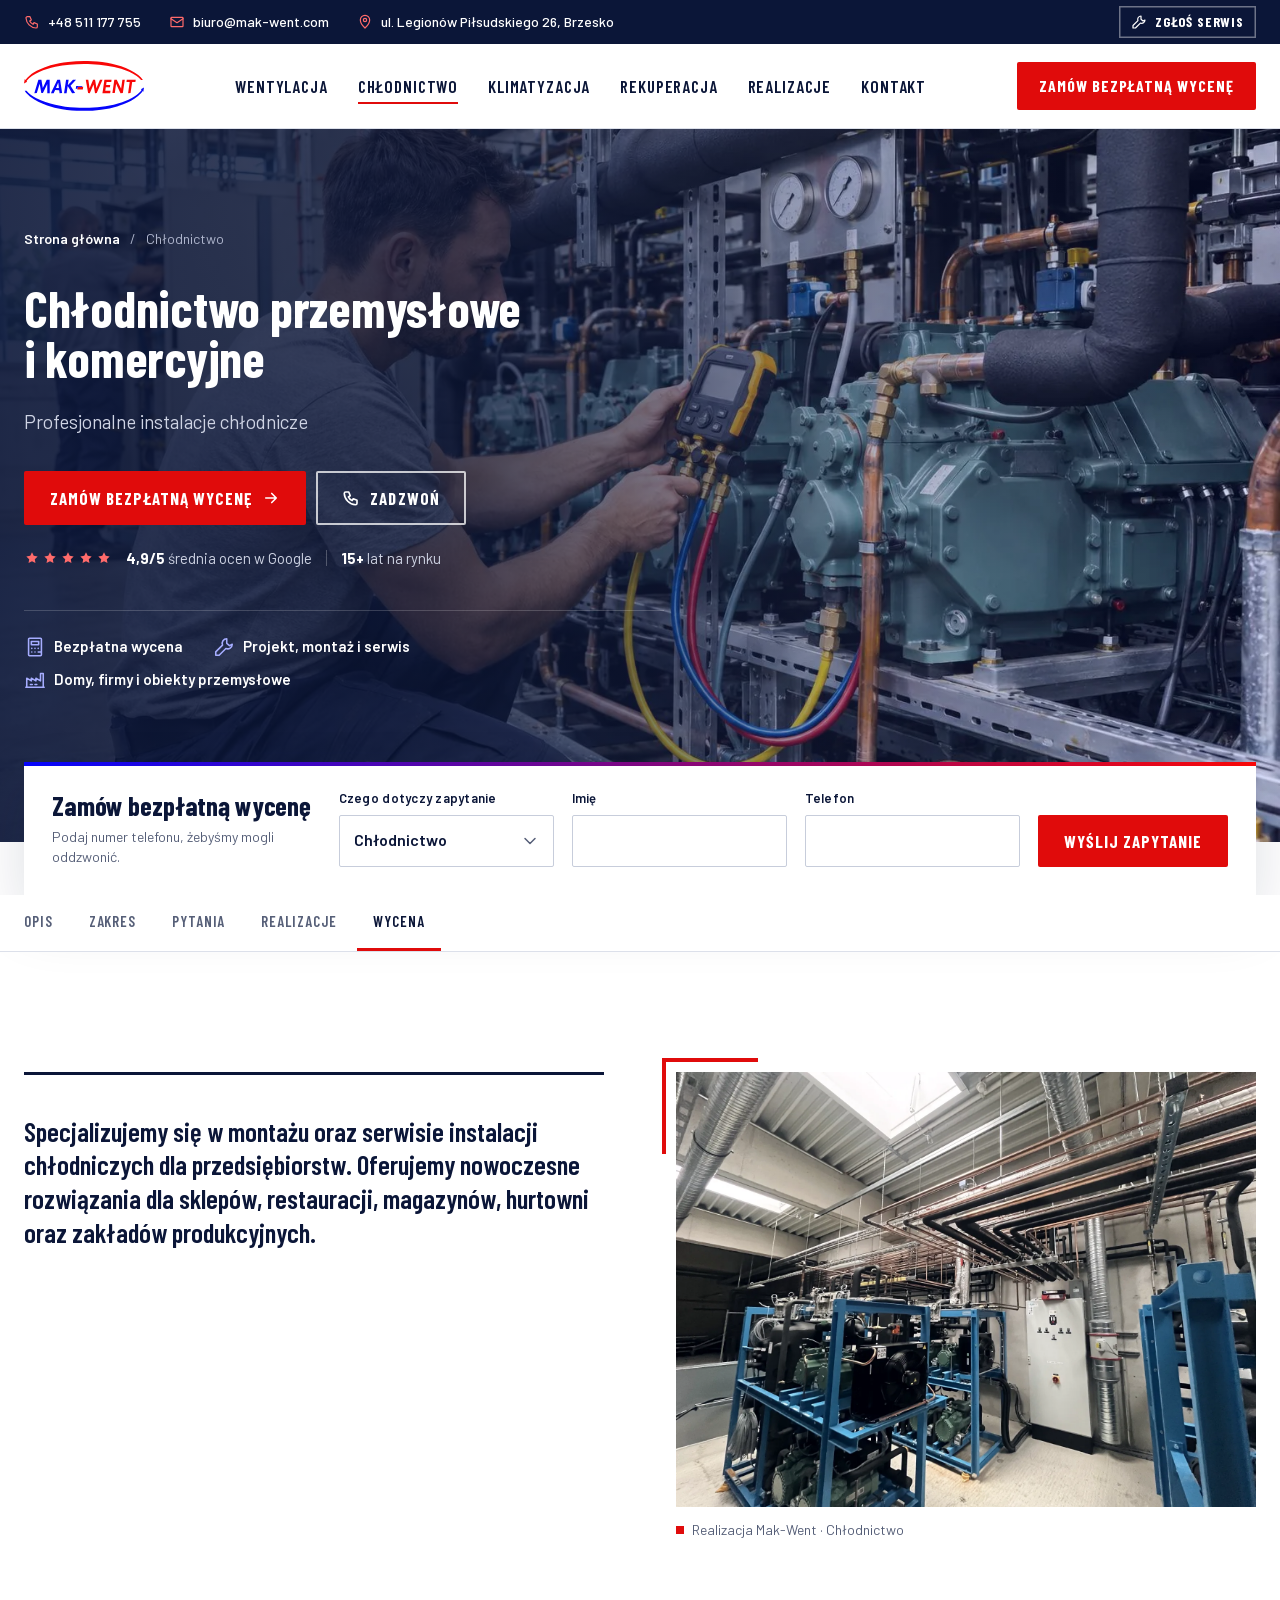
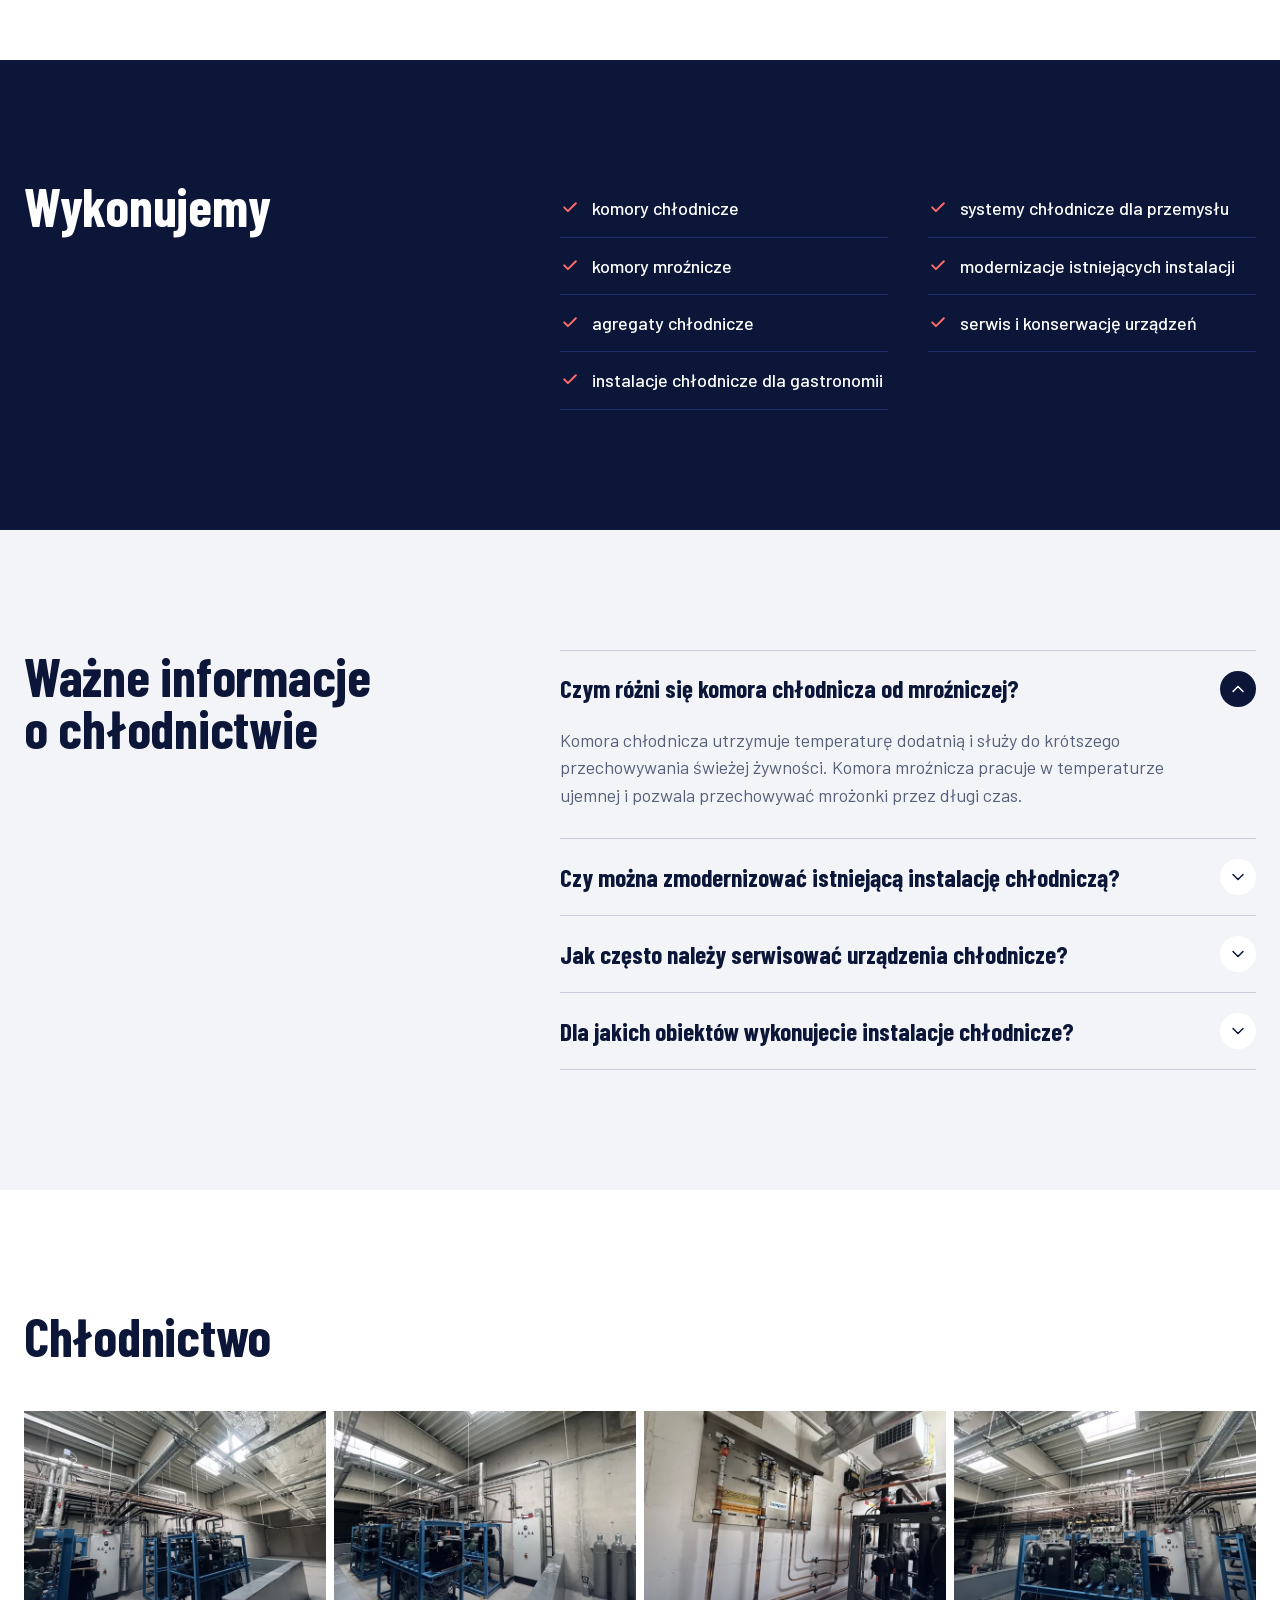
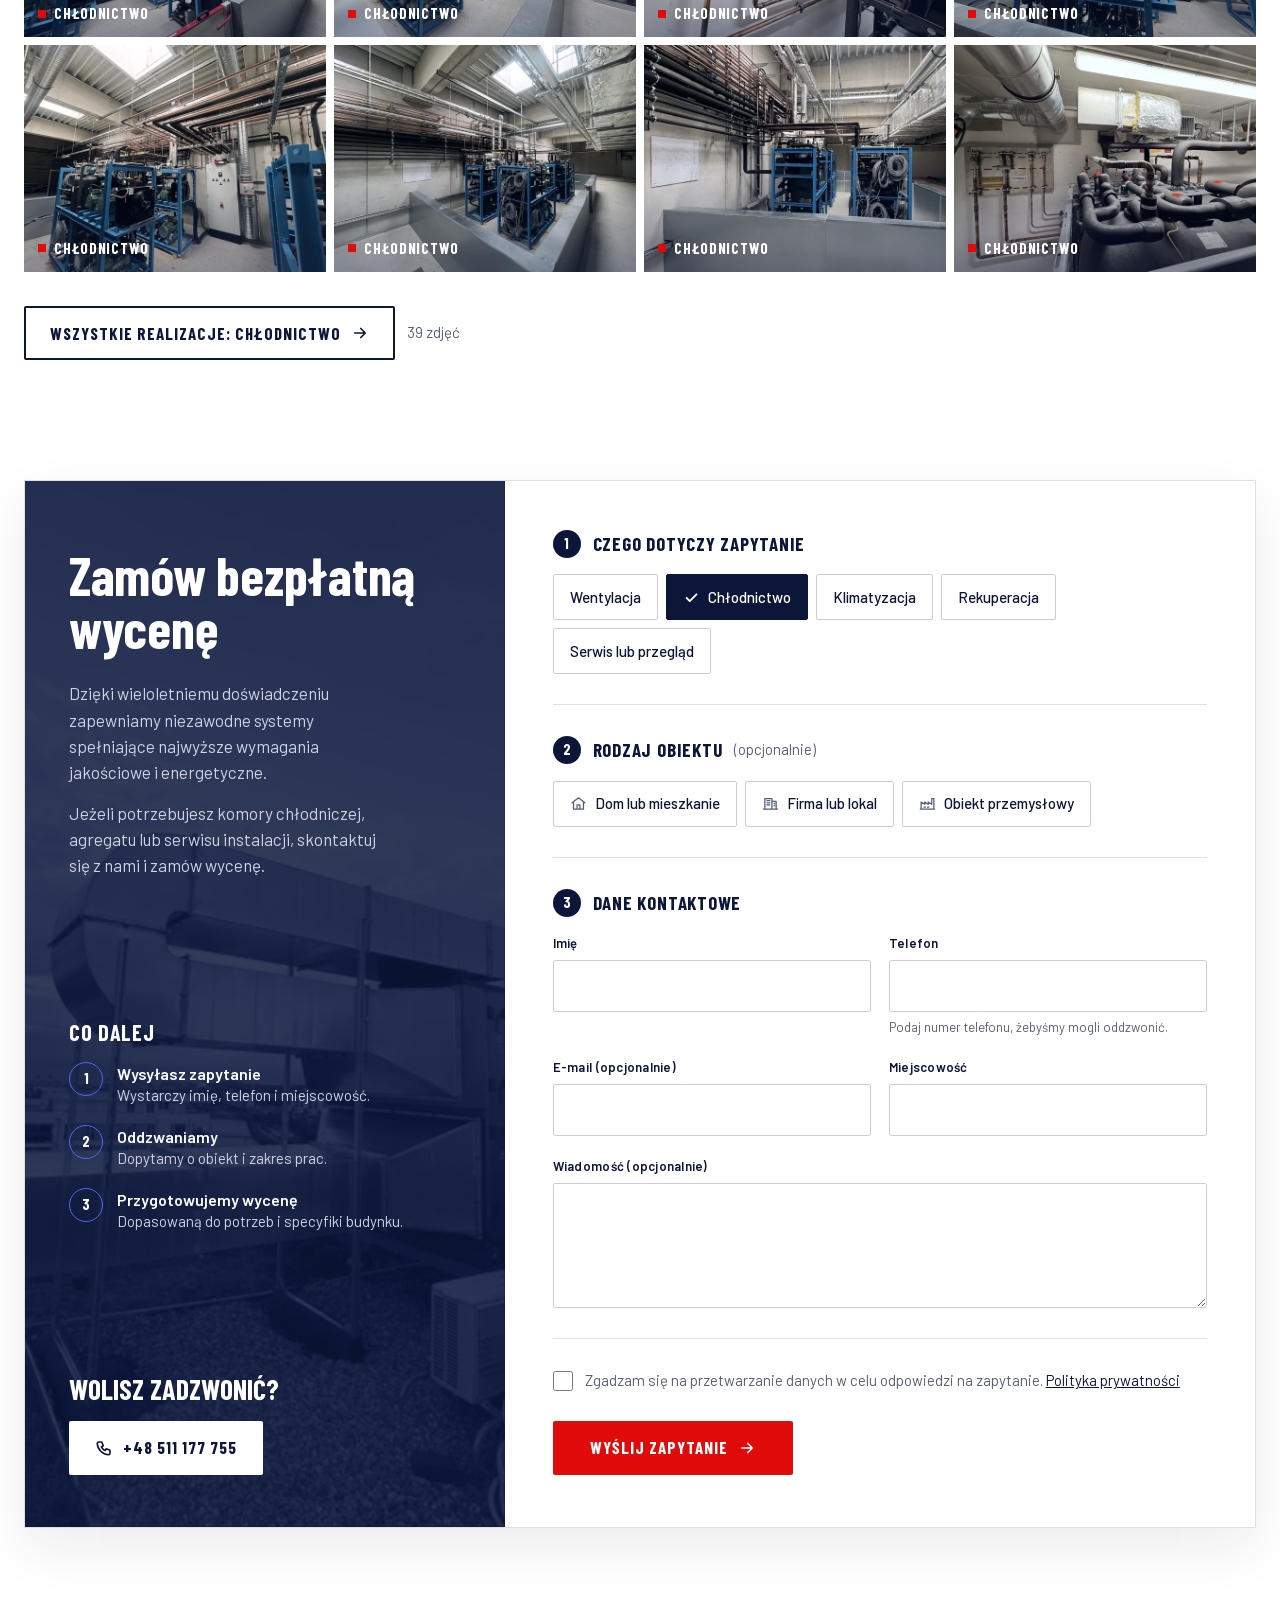
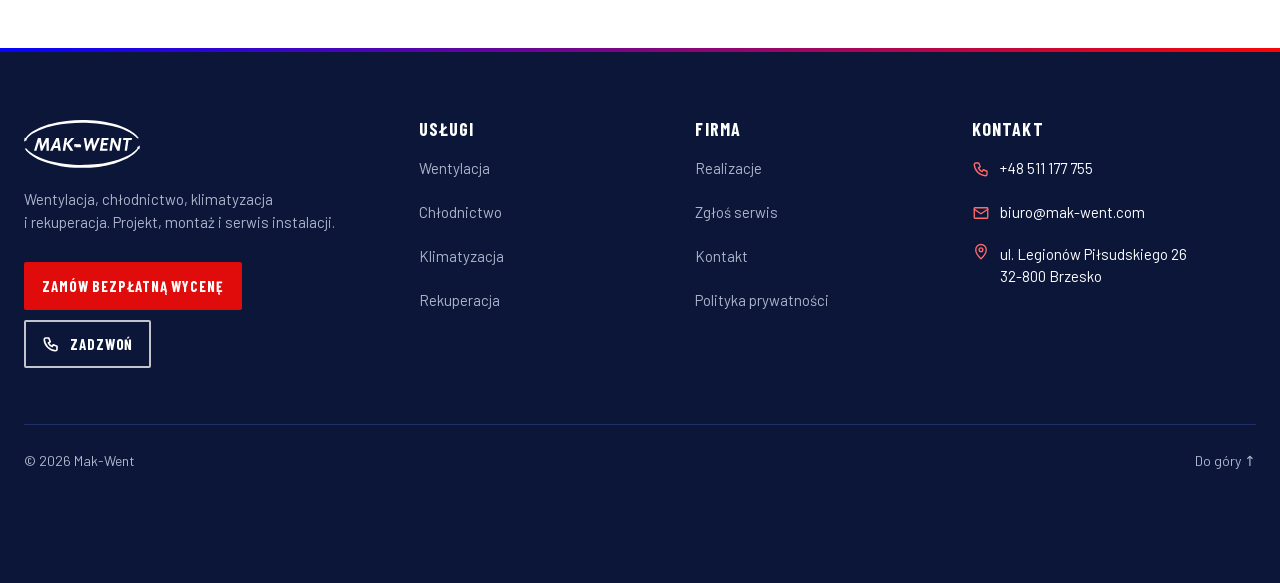
==== chlodnictwo.html @ a7488477 "Mak-Went: projekt strony v0.1 (8 podstron, assety, README) Co-Authored-By: Claude Opus 5.5 <noreply@" ====
<!doctype html>
<html lang="pl">
<head>
<meta charset="utf-8">
<meta name="viewport" content="width=device-width, initial-scale=1, viewport-fit=cover">
<title>Chłodnictwo · Mak-Went</title>
<meta name="description" content="Profesjonalne instalacje chłodnicze">
<link rel="preload" href="assets/fonts/barlow-condensed-700-latin.woff2" as="font" type="font/woff2" crossorigin>
<link rel="stylesheet" href="assets/fonts/fonts.css">
<link rel="icon" href="assets/img/favicon.svg" type="image/svg+xml">
<link rel="apple-touch-icon" href="assets/img/apple-touch-icon.png">
<link rel="stylesheet" href="assets/tokens.css">
<link rel="stylesheet" href="assets/style.css">
<script>document.documentElement.classList.add('js')</script>
</head>
<body data-usluga="Chłodnictwo">
<svg width="0" height="0" style="position:absolute" aria-hidden="true">
  <symbol id="i-tel" viewBox="0 0 24 24"><path d="M5 4h4l2 5-2.5 1.5a11 11 0 0 0 5 5L15 13l5 2v4a2 2 0 0 1-2 2A16 16 0 0 1 3 6a2 2 0 0 1 2-2"/></symbol>
  <symbol id="i-str" viewBox="0 0 24 24"><path d="M5 12h14M13 6l6 6-6 6"/></symbol>
  <symbol id="i-ok" viewBox="0 0 24 24"><path d="M5 12.5l4.5 4.5L19 7.5"/></symbol>
  <symbol id="i-dol" viewBox="0 0 24 24"><path d="M6 9l6 6 6-6"/></symbol>
  <symbol id="i-plus" viewBox="0 0 24 24"><circle cx="11" cy="11" r="7"/><path d="M11 8v6M8 11h6M16 16l4 4"/></symbol>
  <symbol id="i-dom" viewBox="0 0 24 24"><path d="M3 11l9-7 9 7M5 9.5V20h14V9.5M10 20v-6h4v6"/></symbol>
  <symbol id="i-firma" viewBox="0 0 24 24"><path d="M4 20V5h10v15M14 9h6v11M2 20h20M7 8h2M7 11h2M7 14h2M10 8h1M10 11h1M10 14h1M17 12h1M17 15h1"/></symbol>
  <symbol id="i-hala" viewBox="0 0 24 24"><path d="M2 20h20M3 20V10l5 3V10l5 3V10l5 3V5h3v15M7 17h2M12 17h2"/></symbol>
  <symbol id="i-klucz" viewBox="0 0 24 24"><path d="M15 3a5 5 0 0 0-4.6 6.9L3 17.3V21h3.7l7.4-7.4A5 5 0 0 0 21 9l-3 1.5L15 8z"/></symbol>
  <symbol id="i-x" viewBox="0 0 24 24"><path d="M6 6l12 12M18 6L6 18"/></symbol>
  <symbol id="i-menu" viewBox="0 0 24 24"><path d="M4 7h16M4 12h16M4 17h16"/></symbol>
  <symbol id="i-mail" viewBox="0 0 24 24"><rect x="3" y="5" width="18" height="14" rx="1"/><path d="M3 7l9 6 9-6"/></symbol>
  <symbol id="i-pin" viewBox="0 0 24 24"><path d="M12 21s7-6.2 7-12a7 7 0 0 0-14 0c0 5.8 7 12 7 12z"/><circle cx="12" cy="9" r="2.5"/></symbol>
  <symbol id="i-zegar" viewBox="0 0 24 24"><circle cx="12" cy="12" r="9"/><path d="M12 7v5l3 2"/></symbol>
  <symbol id="i-mapa" viewBox="0 0 24 24"><path d="M9 4L3 6v14l6-2 6 2 6-2V4l-6 2-6-2zM9 4v14M15 6v14"/></symbol>
  <symbol id="i-dok" viewBox="0 0 24 24"><path d="M6 3h9l4 4v14H6zM14 3v5h5M9 12h7M9 16h7"/></symbol>
  <symbol id="i-gwiazda" viewBox="0 0 24 24"><path d="M12 3.5l2.6 5.3 5.9.9-4.3 4.1 1 5.8-5.2-2.7-5.2 2.7 1-5.8-4.3-4.1 5.9-.9z"/></symbol>
  <symbol id="i-info" viewBox="0 0 24 24"><circle cx="12" cy="12" r="9"/><path d="M12 11v6M12 7.5v.5"/></symbol>
  <!-- ikony usług z wizytówki klienta (Figma 15:2, 15:5, 15:20, 2:33) -->
  <symbol id="i-u-chlodnictwo" viewBox="0 0 76 78.2288" fill="currentColor" stroke="none"><path d="M50.6011 76.0195C40.6862 79.6133 29.8133 78.7632 20.6774 73.9023C11.2587 68.891 4.50235 60.3143 1.5533 50.1248C-0.999153 41.3062 -0.384938 32.1417 3.24138 23.7258C6.74973 15.5803 12.5624 8.76494 20.413 4.5C31.1068 -1.30861 44.1172 -1.52013 54.9941 4.01799C59.3526 6.23689 63.0827 9.35882 66.2961 13.0055C70.0851 17.305 72.5949 22.3102 74.2891 27.7853C80.3295 47.306 69.8919 69.0272 50.6011 76.0195ZM51.8376 73.0135C61.6326 68.7771 68.7672 60.357 71.9583 50.3303C77.9967 31.3567 67.7788 10.1947 48.5835 4.079C34.9548 -0.263221 20.0876 4.2173 11.0289 15.3037C7.23175 19.951 4.48608 25.4647 3.18036 31.3913C0.37368 44.1149 4.54099 57.2921 13.9251 66.1819C24.0474 75.7714 38.8862 78.6167 51.8397 73.0135H51.8376Z"/><path d="M39.2767 63.5766C39.2665 64.3006 38.5119 64.5406 38.0503 64.5548C37.554 64.5691 36.6774 64.321 36.6652 63.6498L36.5208 56.3341L32.4572 59.6574C31.8817 60.1272 31.1169 60.2635 30.5353 59.8506C29.9536 59.4377 29.8987 58.6791 30.1692 57.892L36.5554 52.5776L36.5778 41.5929L26.6324 47.2754L25.3571 54.8006C25.2127 55.6487 24.6392 56.2426 23.8419 56.1714C22.9715 56.0941 22.4325 55.3579 22.5789 54.4345L23.4067 49.2035L17.5656 52.4922C16.9249 52.8522 16.1276 52.4434 15.8144 51.8373C15.5338 51.2943 15.6558 50.4543 16.3493 50.0455L21.9973 46.7121L16.8781 44.5379C16.0992 44.2064 15.8714 43.3583 16.1663 42.6526C16.4612 41.9468 17.2401 41.6865 18.0171 41.9956L25.1761 44.841L35.0239 39.0852L25.2453 33.4292L17.9459 36.3863C17.2259 36.6528 16.5324 36.4168 16.1683 35.7904C15.8754 35.286 15.9731 34.2305 16.691 33.9213L22.0501 31.6109L16.508 28.4361C15.7249 27.9887 15.487 27.1528 15.8571 26.4633C16.2903 25.6538 17.171 25.5338 17.956 25.9772L23.4372 29.0747L22.5871 23.6464C22.4711 22.9122 22.945 22.3407 23.5308 22.1495C24.1165 21.9584 25.1192 22.1658 25.2534 22.9387L26.6629 30.9621L36.5757 36.6629L36.5839 25.5582L30.4641 20.5835C29.9475 20.071 29.8438 19.3327 30.2099 18.6737C30.4824 18.1856 31.4057 17.7341 32.0301 18.2263L36.5371 21.7896L36.59 15.3281C36.5961 14.5105 36.954 13.8698 37.6842 13.7193C38.3228 13.5892 39.2726 13.9451 39.2807 14.7525L39.3519 21.8974L43.7918 18.3198C44.3673 17.8561 45.2317 18.0046 45.6527 18.4988C46.1266 19.0541 46.1307 19.9144 45.5449 20.494L39.3661 25.5237L39.3336 36.6792L49.2689 30.9418L50.7088 22.8268C51.1237 22.1862 51.7562 21.9075 52.4213 22.1231C53.0274 22.3204 53.4524 22.896 53.3365 23.6342L52.4925 29.0422L58.2279 25.8491C58.9031 25.4728 59.737 25.8226 60.0766 26.445C60.3654 26.9758 60.3227 27.8931 59.6515 28.2815L53.8633 31.615L59.2326 33.9152C59.8793 34.1918 60.0034 35.1498 59.7797 35.6359C59.4665 36.3172 58.7302 36.6548 57.9594 36.4087L50.7535 33.4027L40.8447 39.132L50.7535 44.8654L57.8618 41.9895C58.5899 41.6946 59.3607 41.9244 59.6922 42.5143C60.0542 43.159 59.9342 44.1393 59.1716 44.4647L53.8714 46.7121L59.4726 49.9398C60.1702 50.3425 60.3817 51.1031 60.1539 51.7011C59.8488 52.5004 58.9438 52.8664 58.1933 52.4414L52.5169 49.232L53.3345 54.4081C53.4707 55.2745 53.0518 56.0148 52.2687 56.1694C51.3739 56.3463 50.7332 55.6996 50.5746 54.7925L49.277 47.3161L39.3377 41.6153V52.5471L45.7076 57.7822C46.1571 58.4595 46.0432 59.2486 45.5958 59.6899C44.947 60.3265 44.1456 60.1414 43.4948 59.6208L39.3763 56.328L39.2828 63.5766H39.2767Z"/></symbol>
  <symbol id="i-u-klimatyzacja" viewBox="0 0 76 78.2159" fill="currentColor" stroke="none"><path d="M52.8455 75.0675C36.3853 82.3778 17.203 76.5434 7.11789 61.8558C2.15359 54.6249 -0.385477 46.1376 0.047527 37.2763C0.250815 33.1414 1.04364 29.3562 2.59269 25.5486C4.09296 21.863 5.71926 18.4416 8.13229 15.2195C11.2894 11.0013 15.1945 7.42341 19.8315 4.80709C30.6871 -1.31798 44.0919 -1.64528 55.1772 4.14437C66.2178 9.90962 73.648 20.9807 75.5365 33.2024C78.2281 50.6181 69.0049 67.8955 52.8455 75.0736V75.0675ZM54.1079 71.8962C62.2191 67.6231 68.2405 60.504 71.3895 52.0756C74.5811 43.5294 74.4754 34.5258 71.2939 26.0304C68.4642 18.4741 63.5202 12.1925 56.7629 7.87674C40.8292 -2.29783 19.6079 2.19687 9.03286 17.907C3.06839 26.7663 0.844417 37.1543 3.33876 47.8147C5.26593 56.0581 10.029 63.3947 16.7192 68.5623C27.3857 76.8016 42.0895 78.2287 54.1079 71.8962Z"/><path d="M56.0413 45.2919L21.0188 45.3062C19.3579 45.3062 17.9552 46.4629 17.9288 48.0526L17.8617 52.0106L15.1234 51.9842C13.6618 51.9699 12.314 50.6282 12.316 49.0487L12.3465 28.7443C12.3485 27.2257 13.7939 25.7946 15.3714 25.7946H60.9324C62.5302 25.7925 63.9837 27.2501 63.9858 28.7707L64.0061 49.0385C64.0061 50.6201 62.6684 51.9537 61.1763 51.9801L58.497 52.0289L58.436 48.0526C58.4157 46.7068 57.507 45.6538 56.0392 45.2919H56.0413ZM56.6308 32.9889C57.4582 32.9889 57.7936 32.2388 57.7041 31.7367C57.6147 31.2346 57.198 30.7955 56.5413 30.7975L29.7947 30.8198C29.1767 30.8198 28.9246 31.6716 28.9897 32.0477C29.073 32.5336 29.5081 33.0255 30.1769 33.0235L56.6328 32.9889H56.6308ZM56.7487 39.9759C57.3769 39.9759 57.7204 39.177 57.6777 38.8213C57.631 38.435 57.2447 37.7845 56.6877 37.7825L38.7394 37.7682C38.0767 37.7682 37.6843 38.3049 37.6335 38.803C37.5888 39.236 37.9425 39.9841 38.591 39.9841L56.7487 39.9739V39.9759Z"/><path d="M56.1428 52.0411L20.171 52.033L20.1547 48.6319C20.1527 48.1156 20.4962 47.5505 21.1 47.5505L54.9007 47.5362C55.661 47.5362 56.1977 47.8473 56.1875 48.6502L56.1428 52.0411Z"/><path d="M43.4231 56.9627L32.8969 56.9078C32.3866 56.2796 32.4029 54.8424 33.0453 54.4135L43.3052 54.2834C43.8094 55.1595 43.8358 56.0621 43.4231 56.9607V56.9627Z"/></symbol>
  <symbol id="i-u-wentylacja" viewBox="0 0 76 80.0093" fill="currentColor" stroke="none"><path d="M36.1324 79.9563C28.3082 79.5602 21.3078 76.7202 15.3155 71.9499C9.6062 67.4017 5.38708 61.598 2.73781 54.7925C0.857759 49.9635 -0.0246287 45.0946 0.000522535 39.8988C0.0696884 25.7282 6.72848 12.922 18.8074 5.45841C22.2112 3.35409 25.7721 2.0085 29.7041 1.04437C38.6831 -1.15846 48.075 0.143116 56.1297 4.76256C61.3003 7.72831 65.7312 11.7818 68.9757 16.7974C75.4752 26.8411 77.5858 38.3017 74.7982 50.0222C71.9246 62.1136 63.2538 72.2957 51.8959 77.2379C46.8677 79.4261 41.6656 80.2351 36.1303 79.9563H36.1324ZM53.6208 73.6895C60.7973 69.8665 66.3411 63.9455 69.9293 56.7983C71.4992 53.6691 72.3459 50.6342 72.9642 47.2011C74.6598 37.7652 73.0565 28.2266 68.1583 19.9644C66.0309 16.3782 63.4026 13.3706 60.2608 10.6689C52.6881 4.15683 42.898 1.37134 33.0178 2.86574C26.38 3.86969 20.4254 6.63004 15.3574 11.0315C9.63763 15.9989 5.54008 22.3475 3.65374 29.7482C1.68146 37.4822 1.84495 45.5956 4.61577 53.0927C8.03424 62.34 14.7349 69.8623 23.54 74.2051C32.9004 78.8203 44.2667 78.6736 53.6229 73.6916L53.6208 73.6895Z"/><path d="M49.2948 59.0054C50.0661 54.2036 47.7732 48.7919 42.94 46.9474C46.3333 44.0928 46.8782 39.27 44.1703 35.621C47.9786 32.9403 52.6001 32.5777 56.4755 35.1746C64.0146 40.2258 64.8425 50.7264 58.5337 57.184C56.486 59.2799 53.9604 60.81 50.9485 61.0573C50.3512 61.1055 49.844 60.9127 49.4772 60.5668C49.0161 60.1309 49.1879 59.6656 49.2948 59.0033V59.0054Z"/><path d="M31.4229 56.7585C27.8891 58.8 23.7161 58.7392 20.1823 56.7774C15.4099 54.1302 12.6034 48.947 12.8047 43.4619C12.9032 40.7833 13.6116 38.3373 14.7455 35.992C14.997 35.4722 15.5943 35.2794 16.0261 35.2626C16.613 35.2375 16.9211 35.5456 17.2962 36.013C20.3374 39.7982 25.2964 41.3806 29.9599 39.7877C29.6099 44.3359 32.7286 48.1149 37.107 48.6829C36.1827 52.0112 34.311 54.7758 31.4229 56.7564V56.7585Z"/><path d="M48.1924 19.1176C42.9169 21.8507 40.689 27.4489 41.7516 33.5565C38.1445 31.6471 34.0658 32.3765 31.5675 35.7048C26.139 30.8276 24.3302 22.7247 28.9915 17.0908C34.0868 10.9309 43.4032 11.633 48.773 16.8896C49.4856 17.5876 48.9323 18.7341 48.1945 19.1155L48.1924 19.1176Z"/><path d="M40.9153 35.8683C43.8915 37.7526 44.4742 42.1876 41.7935 44.7299C39.9281 46.501 37.1761 46.7316 35.0613 45.4048C32.8816 44.0383 31.9342 41.4016 32.7265 38.8844C33.263 37.1762 34.443 35.9019 35.8557 35.3422C37.6603 34.6296 39.3664 34.8874 40.9153 35.8683Z"/></symbol>
  <symbol id="i-u-rekuperacja" viewBox="0 0 360.843 382.005" fill="currentColor" stroke="none"><path d="M99.214 361.404C76.004 348.124 56.234 331.194 40.204 310.184C-13.316 240.064 -12.916 143.734 38.504 73.074C52.834 53.374 71.354 37.294 91.794 24.854C159.224 -16.176 244.974 -5.286 301.444 49.254C354.614 100.614 373.794 179.444 352.034 249.914C339.294 291.184 312.704 326.444 277.754 351.234C245.254 374.284 206.544 384.544 166.904 381.474C142.804 379.614 120.654 373.664 99.214 361.394V361.404ZM217.584 365.694C273.104 352.624 319.074 307.384 338.244 254.904C351.264 219.274 352.624 181.484 343.664 144.654C332.704 99.594 304.364 60.694 265.384 36.254C202.774 -2.986 122.104 5.99398 68.784 56.634C51.314 73.224 37.484 91.904 27.514 114.464C8.48401 157.564 5.65399 207.084 21.484 251.744C40.504 305.444 83.214 348.084 137.954 364.394C163.714 372.064 191.074 371.924 217.584 365.684V365.694Z"/><path d="M261.984 158.944L250.464 146.704L179.834 75.964L97.3741 158.504L97.3942 279.174L158.614 279.404L158.654 293.204L91.8342 293.254C88.6242 293.254 83.8141 291.394 83.8041 287.344L83.5142 172.824L72.1741 182.714C69.2741 185.244 64.4041 183.644 62.3641 180.574C60.5441 177.844 60.4242 173.864 63.4542 170.844L173.434 61.254C175.634 59.064 176.864 57.594 179.414 57.564C181.964 57.534 183.994 58.424 185.954 60.374L213.574 87.8739L295.334 169.854C298.474 173.004 300.054 176.584 297.474 180.634C295.514 183.724 290.204 185.594 286.864 182.464L275.784 172.094L275.764 285.394C275.764 289.694 273.204 293.204 268.744 293.204L200.944 293.244L201.094 279.454L261.924 278.964L261.974 158.924L261.984 158.944Z"/><path d="M215.714 259.144L203.624 259.314L203.554 192.844L189.004 192.354L209.344 165.854L230.294 192.474L215.724 192.814L215.714 259.144Z"/><path d="M171.174 233.084L151.144 259.504L130.524 232.544L145.204 232.404L145.284 166.024L156.904 166.004L156.964 232.254L171.174 233.084Z"/></symbol>
  <symbol id="i-wycena" viewBox="0 0 24 24"><rect x="5" y="2.5" width="14" height="19" rx="1"/><path d="M8 6h8v3.5H8zM8.5 13.5h.01M12 13.5h.01M15.5 13.5h.01M8.5 17.5h.01M12 17.5h.01M15.5 17.5h3"/></symbol>
</svg>
<a class="pomin" href="#tresc">Przejdź do treści</a>
<div class="gora"><div class="wrap">
  <div class="gora-l"><a class="gora-tel" href="tel:+48511177755"><svg class="i" aria-hidden="true"><use href="#i-tel"/></svg><b>+48 511 177 755</b></a><a class="gora-mail" href="mailto:biuro@mak-went.com"><svg class="i" aria-hidden="true"><use href="#i-mail"/></svg>biuro@mak-went.com</a><span class="gora-adres"><svg class="i" aria-hidden="true"><use href="#i-pin"/></svg>ul. Legionów Piłsudskiego 26, Brzesko</span></div>
  <a class="gora-serwis" href="#wycena" data-usluga="Serwis lub przegląd"><svg class="i" aria-hidden="true"><use href="#i-klucz"/></svg>Zgłoś serwis</a>
</div></div>
<header class="naw" id="naw"><div class="wrap">
  <a class="logo" href="index.html" aria-label="Mak-Went, strona główna"><img src="assets/img/logo.svg" alt="Mak-Went" width="120" height="50"></a>
  <nav aria-label="Główna"><ul class="linki"><li><a href="wentylacja.html">Wentylacja</a></li><li><a href="chlodnictwo.html" aria-current="page">Chłodnictwo</a></li><li><a href="klimatyzacja.html">Klimatyzacja</a></li><li><a href="rekuperacja.html">Rekuperacja</a></li><li><a href="realizacje.html">Realizacje</a></li><li><a href="kontakt.html">Kontakt</a></li></ul></nav>
  <div class="naw-p">
    <a class="btn btn-cz cta-naw" href="#wycena">Zamów bezpłatną wycenę</a>
    <a class="ikona tel-m" href="tel:+48511177755" aria-label="Zadzwoń"><svg class="i" aria-hidden="true"><use href="#i-tel"/></svg></a>
    <button class="ikona menu-p" type="button" aria-expanded="false" aria-controls="menu" aria-label="Menu"><svg class="i" aria-hidden="true"><use href="#i-menu"/></svg></button>
  </div>
</div></header>
<div class="menu" id="menu" hidden>
  <ul><li><a href="wentylacja.html">Wentylacja</a></li><li><a href="chlodnictwo.html" aria-current="page">Chłodnictwo</a></li><li><a href="klimatyzacja.html">Klimatyzacja</a></li><li><a href="rekuperacja.html">Rekuperacja</a></li><li><a href="realizacje.html">Realizacje</a></li><li><a href="kontakt.html">Kontakt</a></li></ul>
  <div class="menu-cta"><a class="btn btn-cz" href="#wycena">Zamów bezpłatną wycenę</a><a class="btn btn-bi" href="tel:+48511177755"><svg class="i i-tel" aria-hidden="true"><use href="#i-tel"/></svg>Zadzwoń</a><a class="menu-serwis" href="#wycena" data-usluga="Serwis lub przegląd">Zgłoś serwis</a></div>
</div>
<main id="tresc">
<section class="hero hero--maly hero--formularz">
  <div class="hero-tlo"><picture><img src="assets/img/usl-chlodnictwo.webp" alt="" fetchpriority="high"></picture></div>
  <div class="wrap hero-in">
    <nav class="okruchy" aria-label="Jesteś tutaj"><a href="index.html">Strona główna</a><span aria-hidden="true">/</span><span>Chłodnictwo</span></nav><h1>Chłodnictwo przemysłowe i komercyjne</h1>
    <p class="lead">Profesjonalne instalacje chłodnicze</p>
    <div class="hero-cta"><a class="btn btn-cz" href="#wycena">Zamów bezpłatną wycenę<svg class="i" aria-hidden="true"><use href="#i-str"/></svg></a><a class="btn btn-ob-bi" href="tel:+48511177755"><svg class="i i-tel" aria-hidden="true"><use href="#i-tel"/></svg>Zadzwoń</a></div>
    <p class="hero-dowod" data-przyklad><span class="gw" aria-hidden="true"><svg class="i i-gw" aria-hidden="true"><use href="#i-gwiazda"/></svg><svg class="i i-gw" aria-hidden="true"><use href="#i-gwiazda"/></svg><svg class="i i-gw" aria-hidden="true"><use href="#i-gwiazda"/></svg><svg class="i i-gw" aria-hidden="true"><use href="#i-gwiazda"/></svg><svg class="i i-gw" aria-hidden="true"><use href="#i-gwiazda"/></svg></span><span><b>4,9/5</b> średnia ocen w Google</span><span class="sep" aria-hidden="true"></span><span><b>15+</b> lat na rynku</span></p>
    <ul class="zauf"><li><svg class="i" aria-hidden="true"><use href="#i-wycena"/></svg>Bezpłatna wycena</li><li><svg class="i" aria-hidden="true"><use href="#i-klucz"/></svg>Projekt, montaż i serwis</li><li><svg class="i" aria-hidden="true"><use href="#i-hala"/></svg>Domy, firmy i obiekty przemysłowe</li></ul>
  </div>
</section>
<div class="wrap szybka-wrap">
  <form class="szybka" id="szybka" novalidate>
    <div class="sz-tyt"><h2>Zamów bezpłatną wycenę</h2><p>Podaj numer telefonu, żebyśmy mogli oddzwonić.</p></div>
    <label class="pole"><span>Czego dotyczy zapytanie</span>
      <span class="wybor"><select name="usluga"><option value="Wentylacja">Wentylacja</option><option value="Chłodnictwo" selected>Chłodnictwo</option><option value="Klimatyzacja">Klimatyzacja</option><option value="Rekuperacja">Rekuperacja</option><option value="Serwis lub przegląd">Serwis lub przegląd</option></select><svg class="i" aria-hidden="true"><use href="#i-dol"/></svg></span></label>
    <label class="pole"><span>Imię</span><input name="imie" type="text" autocomplete="given-name" required><em class="blad" hidden>Wpisz imię.</em></label>
    <label class="pole"><span>Telefon</span><input name="tel" type="tel" inputmode="tel" autocomplete="tel" required><em class="blad" hidden>Wpisz numer telefonu, najmniej 9 cyfr.</em></label>
    <button class="btn btn-cz" type="submit">Wyślij zapytanie</button>
    <div class="sukces" hidden role="status"><svg class="i" aria-hidden="true"><use href="#i-ok"/></svg><div><b>Dziękujemy, zapytanie dotarło.</b><span>Oddzwonimy na podany numer.</span></div></div>
  </form>
</div>
<nav class="podmenu" aria-label="Na tej stronie"><div class="wrap"><a href="#opis">Opis</a><a href="#zakres">Zakres</a><a href="#pytania">Pytania</a><a href="#realizacje">Realizacje</a><a href="#wycena">Wycena</a></div></nav>
<section class="sekcja" id="opis"><div class="wrap wstep">
  <div class="wstep-t" data-pojaw><p>Specjalizujemy się w montażu oraz serwisie instalacji chłodniczych dla przedsiębiorstw. Oferujemy nowoczesne rozwiązania dla sklepów, restauracji, magazynów, hurtowni oraz zakładów produkcyjnych.</p></div>
  <figure class="wstep-f" data-pojaw><img src="assets/foto/chl/22.webp" alt="Realizacja: chłodnictwo" loading="lazy"><figcaption>Realizacja Mak-Went · Chłodnictwo</figcaption></figure>
</div></section>
<section class="sekcja sekcja--ciemna" id="zakres"><div class="wrap dwie">
  <div class="gl"><h2>Wykonujemy</h2></div>
  <ul class="lista-ok lista-kol"><li><svg class="i" aria-hidden="true"><use href="#i-ok"/></svg>komory chłodnicze</li><li><svg class="i" aria-hidden="true"><use href="#i-ok"/></svg>komory mroźnicze</li><li><svg class="i" aria-hidden="true"><use href="#i-ok"/></svg>agregaty chłodnicze</li><li><svg class="i" aria-hidden="true"><use href="#i-ok"/></svg>instalacje chłodnicze dla gastronomii</li><li><svg class="i" aria-hidden="true"><use href="#i-ok"/></svg>systemy chłodnicze dla przemysłu</li><li><svg class="i" aria-hidden="true"><use href="#i-ok"/></svg>modernizacje istniejących instalacji</li><li><svg class="i" aria-hidden="true"><use href="#i-ok"/></svg>serwis i konserwację urządzeń</li></ul>
</div></section>
<section class="sekcja sekcja--szara" id="pytania"><div class="wrap dwie">
  <div class="gl"><h2>Ważne informacje o chłodnictwie</h2></div>
  <div class="faq"><details open><summary>Czym różni się komora chłodnicza od mroźniczej?<svg class="i" aria-hidden="true"><use href="#i-dol"/></svg></summary><div class="odp"><p>Komora chłodnicza utrzymuje temperaturę dodatnią i służy do krótszego przechowywania świeżej żywności. Komora mroźnicza pracuje w temperaturze ujemnej i pozwala przechowywać mrożonki przez długi czas.</p></div></details><details><summary>Czy można zmodernizować istniejącą instalację chłodniczą?<svg class="i" aria-hidden="true"><use href="#i-dol"/></svg></summary><div class="odp"><p>Tak. Modernizacja pozwala obniżyć zużycie energii, wymienić wyeksploatowane podzespoły i dostosować instalację do nowych potrzeb bez budowy wszystkiego od początku.</p></div></details><details><summary>Jak często należy serwisować urządzenia chłodnicze?<svg class="i" aria-hidden="true"><use href="#i-dol"/></svg></summary><div class="odp"><p>Częstotliwość przeglądów zależy od rodzaju i wielkości instalacji. Instalacje z większą ilością czynnika chłodniczego podlegają obowiązkowym kontrolom szczelności, których terminy określają przepisy.</p></div></details><details><summary>Dla jakich obiektów wykonujecie instalacje chłodnicze?<svg class="i" aria-hidden="true"><use href="#i-dol"/></svg></summary><div class="odp"><p>Dla sklepów, restauracji, magazynów, hurtowni oraz zakładów produkcyjnych. Każdą instalację dobieramy do rodzaju przechowywanego towaru i wielkości obiektu.</p></div></details></div>
</div></section>
<section class="sekcja" id="realizacje"><div class="wrap">
  <div class="gl gl--rzad" data-pojaw><div><h2>Chłodnictwo</h2></div></div>
  <div class="galeria" data-galeria><figure data-k="chl"><button type="button" aria-label="Powiększ: Chłodnictwo"><img src="assets/foto/chl/m/20.webp" data-duze="assets/foto/chl/20.webp" alt="Realizacja: chłodnictwo" loading="lazy" width="640" height="480"><svg class="i" aria-hidden="true"><use href="#i-plus"/></svg></button><figcaption>Chłodnictwo</figcaption></figure><figure data-k="chl"><button type="button" aria-label="Powiększ: Chłodnictwo"><img src="assets/foto/chl/m/23.webp" data-duze="assets/foto/chl/23.webp" alt="Realizacja: chłodnictwo" loading="lazy" width="640" height="480"><svg class="i" aria-hidden="true"><use href="#i-plus"/></svg></button><figcaption>Chłodnictwo</figcaption></figure><figure data-k="chl"><button type="button" aria-label="Powiększ: Chłodnictwo"><img src="assets/foto/chl/m/09.webp" data-duze="assets/foto/chl/09.webp" alt="Realizacja: chłodnictwo" loading="lazy" width="640" height="480"><svg class="i" aria-hidden="true"><use href="#i-plus"/></svg></button><figcaption>Chłodnictwo</figcaption></figure><figure data-k="chl"><button type="button" aria-label="Powiększ: Chłodnictwo"><img src="assets/foto/chl/m/21.webp" data-duze="assets/foto/chl/21.webp" alt="Realizacja: chłodnictwo" loading="lazy" width="640" height="480"><svg class="i" aria-hidden="true"><use href="#i-plus"/></svg></button><figcaption>Chłodnictwo</figcaption></figure><figure data-k="chl"><button type="button" aria-label="Powiększ: Chłodnictwo"><img src="assets/foto/chl/m/22.webp" data-duze="assets/foto/chl/22.webp" alt="Realizacja: chłodnictwo" loading="lazy" width="640" height="480"><svg class="i" aria-hidden="true"><use href="#i-plus"/></svg></button><figcaption>Chłodnictwo</figcaption></figure><figure data-k="chl"><button type="button" aria-label="Powiększ: Chłodnictwo"><img src="assets/foto/chl/m/25.webp" data-duze="assets/foto/chl/25.webp" alt="Realizacja: chłodnictwo" loading="lazy" width="640" height="480"><svg class="i" aria-hidden="true"><use href="#i-plus"/></svg></button><figcaption>Chłodnictwo</figcaption></figure><figure data-k="chl"><button type="button" aria-label="Powiększ: Chłodnictwo"><img src="assets/foto/chl/m/26.webp" data-duze="assets/foto/chl/26.webp" alt="Realizacja: chłodnictwo" loading="lazy" width="640" height="480"><svg class="i" aria-hidden="true"><use href="#i-plus"/></svg></button><figcaption>Chłodnictwo</figcaption></figure><figure data-k="chl"><button type="button" aria-label="Powiększ: Chłodnictwo"><img src="assets/foto/chl/m/06.webp" data-duze="assets/foto/chl/06.webp" alt="Realizacja: chłodnictwo" loading="lazy" width="640" height="480"><svg class="i" aria-hidden="true"><use href="#i-plus"/></svg></button><figcaption>Chłodnictwo</figcaption></figure></div>
  <div class="galeria-dol"><a class="btn btn-ob" href="realizacje.html?filtr=chl">Wszystkie realizacje: chłodnictwo<svg class="i" aria-hidden="true"><use href="#i-str"/></svg></a><span class="galeria-licznik">39 zdjęć</span></div>
</div></section>
<section class="wycena" id="wycena">
  <div class="wrap"><div class="siatka">
    <aside class="info" id="kontakt-skrot">
      <img src="assets/img/hero-tlo-m.webp" alt="">
      <div><h2>Zamów bezpłatną wycenę</h2><p>Dzięki wieloletniemu doświadczeniu zapewniamy niezawodne systemy spełniające najwyższe wymagania jakościowe i energetyczne.</p><p>Jeżeli potrzebujesz komory chłodniczej, agregatu lub serwisu instalacji, skontaktuj się z nami i zamów wycenę.</p></div>
      <div class="co-dalej"><h3>Co dalej</h3><ol><li><span>1</span><b>Wysyłasz zapytanie</b>Wystarczy imię, telefon i miejscowość.</li><li><span>2</span><b>Oddzwaniamy</b>Dopytamy o obiekt i zakres prac.</li><li><span>3</span><b>Przygotowujemy wycenę</b>Dopasowaną do potrzeb i specyfiki budynku.</li></ol></div>
      <div class="tel-k"><h3>Wolisz zadzwonić?</h3><a class="btn btn-bi" href="tel:+48511177755"><svg class="i i-tel" aria-hidden="true"><use href="#i-tel"/></svg>+48 511 177 755</a></div>
    </aside>
    <form class="formularz" id="formularz" novalidate>
      <fieldset class="krok" data-wym="usluga">
        <legend><span class="kn">1</span>Czego dotyczy zapytanie</legend>
        <div class="chipy"><label><input type="checkbox" name="usluga" value="Wentylacja"><span><svg class="i" aria-hidden="true"><use href="#i-ok"/></svg>Wentylacja</span></label><label><input type="checkbox" name="usluga" value="Chłodnictwo" checked><span><svg class="i" aria-hidden="true"><use href="#i-ok"/></svg>Chłodnictwo</span></label><label><input type="checkbox" name="usluga" value="Klimatyzacja"><span><svg class="i" aria-hidden="true"><use href="#i-ok"/></svg>Klimatyzacja</span></label><label><input type="checkbox" name="usluga" value="Rekuperacja"><span><svg class="i" aria-hidden="true"><use href="#i-ok"/></svg>Rekuperacja</span></label><label><input type="checkbox" name="usluga" value="Serwis lub przegląd"><span><svg class="i" aria-hidden="true"><use href="#i-ok"/></svg>Serwis lub przegląd</span></label></div>
        <em class="blad" hidden>Wybierz przynajmniej jedną usługę.</em>
      </fieldset>
      <fieldset class="krok">
        <legend><span class="kn">2</span>Rodzaj obiektu <small>(opcjonalnie)</small></legend>
        <div class="chipy"><label><input type="radio" name="obiekt" value="Dom lub mieszkanie"><span><svg class="i" aria-hidden="true"><use href="#i-dom"/></svg>Dom lub mieszkanie</span></label><label><input type="radio" name="obiekt" value="Firma lub lokal"><span><svg class="i" aria-hidden="true"><use href="#i-firma"/></svg>Firma lub lokal</span></label><label><input type="radio" name="obiekt" value="Obiekt przemysłowy"><span><svg class="i" aria-hidden="true"><use href="#i-hala"/></svg>Obiekt przemysłowy</span></label></div>
      </fieldset>
      <fieldset class="krok">
        <legend><span class="kn">3</span>Dane kontaktowe</legend>
        <div class="pola">
          <label class="pole"><span>Imię</span><input name="imie" type="text" autocomplete="given-name" required><em class="blad" hidden>Wpisz imię.</em></label>
          <label class="pole"><span>Telefon</span><input name="tel" type="tel" inputmode="tel" autocomplete="tel" required aria-describedby="tel-pom"><small id="tel-pom">Podaj numer telefonu, żebyśmy mogli oddzwonić.</small><em class="blad" hidden>Wpisz numer telefonu, najmniej 9 cyfr.</em></label>
          <label class="pole"><span>E-mail (opcjonalnie)</span><input name="email" type="email" autocomplete="email"></label>
          <label class="pole"><span>Miejscowość</span><input name="miasto" type="text" autocomplete="address-level2" required><em class="blad" hidden>Wpisz miejscowość.</em></label>
          <label class="pole pelne"><span>Wiadomość (opcjonalnie)</span><textarea name="wiad" rows="4"></textarea></label>
        </div>
      </fieldset>
      <label class="zgoda"><input type="checkbox" name="zgoda" required><span>Zgadzam się na przetwarzanie danych w celu odpowiedzi na zapytanie. <a href="polityka-prywatnosci.html">Polityka prywatności</a></span></label>
      <em class="blad blad-zgoda" hidden>Zaznacz zgodę, żebyśmy mogli odpowiedzieć.</em>
      <button class="btn btn-cz wyslij" type="submit">Wyślij zapytanie<svg class="i" aria-hidden="true"><use href="#i-str"/></svg></button>
      <div class="sukces-duzy" hidden role="status" tabindex="-1"><svg class="i" aria-hidden="true"><use href="#i-ok"/></svg><h3>Dziękujemy, zapytanie dotarło.</h3><p>Oddzwonimy na podany numer.</p></div>
    </form>
  </div></div>
</section>
</main>
<footer class="stopka">
  <div class="wrap siatka">
    <div><a class="logo" href="index.html"><img src="assets/img/logo-biale.svg" alt="Mak-Went" width="116" height="48"></a><p>Wentylacja, chłodnictwo, klimatyzacja i rekuperacja. Projekt, montaż i serwis instalacji.</p>
      <div class="stopka-cta"><a class="btn btn-cz" href="#wycena">Zamów bezpłatną wycenę</a><a class="btn btn-ob-bi" href="tel:+48511177755"><svg class="i i-tel" aria-hidden="true"><use href="#i-tel"/></svg>Zadzwoń</a></div></div>
    <div><h3>Usługi</h3><ul><li><a href="wentylacja.html">Wentylacja</a></li><li><a href="chlodnictwo.html">Chłodnictwo</a></li><li><a href="klimatyzacja.html">Klimatyzacja</a></li><li><a href="rekuperacja.html">Rekuperacja</a></li></ul></div>
    <div><h3>Firma</h3><ul><li><a href="realizacje.html">Realizacje</a></li><li><a href="#wycena" data-usluga="Serwis lub przegląd">Zgłoś serwis</a></li><li><a href="kontakt.html">Kontakt</a></li><li><a href="polityka-prywatnosci.html">Polityka prywatności</a></li></ul></div>
    <div><h3>Kontakt</h3><ul class="stopka-dane"><li><svg class="i" aria-hidden="true"><use href="#i-tel"/></svg><a href="tel:+48511177755">+48 511 177 755</a></li><li><svg class="i" aria-hidden="true"><use href="#i-mail"/></svg><a href="mailto:biuro@mak-went.com">biuro@mak-went.com</a></li><li><svg class="i" aria-hidden="true"><use href="#i-pin"/></svg><span>ul. Legionów Piłsudskiego 26<br>32-800 Brzesko</span></li></ul></div>
  </div>
  <div class="wrap dol"><span>© 2026 Mak-Went</span><a href="#" class="wgore">Do góry ↑</a></div>
</footer>
<div class="akcje" id="akcje" aria-hidden="true">
  <a class="btn btn-gr" href="tel:+48511177755" tabindex="-1"><svg class="i i-tel" aria-hidden="true"><use href="#i-tel"/></svg>Zadzwoń</a>
  <a class="btn btn-cz" href="#wycena" tabindex="-1">Bezpłatna wycena</a>
</div>
<dialog class="lb" id="lb" aria-label="Zdjęcie realizacji">
  <button class="lb-x" type="button" aria-label="Zamknij"><svg class="i" aria-hidden="true"><use href="#i-x"/></svg></button>
  <button class="lb-s lb-p" type="button" aria-label="Poprzednie zdjęcie"><svg class="i" aria-hidden="true"><use href="#i-str"/></svg></button>
  <figure><img alt=""><figcaption></figcaption></figure>
  <button class="lb-s lb-n" type="button" aria-label="Następne zdjęcie"><svg class="i" aria-hidden="true"><use href="#i-str"/></svg></button>
</dialog>
<script src="assets/strona.js"></script>
</body>
</html>
---- assets/fonts/fonts.css ----
/* Barlow i Barlow Condensed (SIL OFL), pliki lokalnie zamiast Google Fonts: RODO, 2026-11-16 */
@font-face {
  font-family: 'Barlow';
  font-style: normal;
  font-weight: 400;
  font-display: swap;
  src: url(barlow-400-latin-ext.woff2) format('woff2');
  unicode-range: U+0100-02BA, U+02BD-02C5, U+02C7-02CC, U+02CE-02D7, U+02DD-02FF, U+0304, U+0308, U+0329, U+1D00-1DBF, U+1E00-1E9F, U+1EF2-1EFF, U+2020, U+20A0-20AB, U+20AD-20C4, U+2113, U+2C60-2C7F, U+A720-A7FF;
}
@font-face {
  font-family: 'Barlow';
  font-style: normal;
  font-weight: 400;
  font-display: swap;
  src: url(barlow-400-latin.woff2) format('woff2');
  unicode-range: U+0000-00FF, U+0131, U+0152-0153, U+02BB-02BC, U+02C6, U+02DA, U+02DC, U+0304, U+0308, U+0329, U+2000-206F, U+20AC, U+2122, U+2191, U+2193, U+2212, U+2215, U+FEFF, U+FFFD;
}
@font-face {
  font-family: 'Barlow';
  font-style: normal;
  font-weight: 500;
  font-display: swap;
  src: url(barlow-500-latin-ext.woff2) format('woff2');
  unicode-range: U+0100-02BA, U+02BD-02C5, U+02C7-02CC, U+02CE-02D7, U+02DD-02FF, U+0304, U+0308, U+0329, U+1D00-1DBF, U+1E00-1E9F, U+1EF2-1EFF, U+2020, U+20A0-20AB, U+20AD-20C4, U+2113, U+2C60-2C7F, U+A720-A7FF;
}
@font-face {
  font-family: 'Barlow';
  font-style: normal;
  font-weight: 500;
  font-display: swap;
  src: url(barlow-500-latin.woff2) format('woff2');
  unicode-range: U+0000-00FF, U+0131, U+0152-0153, U+02BB-02BC, U+02C6, U+02DA, U+02DC, U+0304, U+0308, U+0329, U+2000-206F, U+20AC, U+2122, U+2191, U+2193, U+2212, U+2215, U+FEFF, U+FFFD;
}
@font-face {
  font-family: 'Barlow';
  font-style: normal;
  font-weight: 600;
  font-display: swap;
  src: url(barlow-600-latin-ext.woff2) format('woff2');
  unicode-range: U+0100-02BA, U+02BD-02C5, U+02C7-02CC, U+02CE-02D7, U+02DD-02FF, U+0304, U+0308, U+0329, U+1D00-1DBF, U+1E00-1E9F, U+1EF2-1EFF, U+2020, U+20A0-20AB, U+20AD-20C4, U+2113, U+2C60-2C7F, U+A720-A7FF;
}
@font-face {
  font-family: 'Barlow';
  font-style: normal;
  font-weight: 600;
  font-display: swap;
  src: url(barlow-600-latin.woff2) format('woff2');
  unicode-range: U+0000-00FF, U+0131, U+0152-0153, U+02BB-02BC, U+02C6, U+02DA, U+02DC, U+0304, U+0308, U+0329, U+2000-206F, U+20AC, U+2122, U+2191, U+2193, U+2212, U+2215, U+FEFF, U+FFFD;
}
@font-face {
  font-family: 'Barlow';
  font-style: normal;
  font-weight: 700;
  font-display: swap;
  src: url(barlow-700-latin-ext.woff2) format('woff2');
  unicode-range: U+0100-02BA, U+02BD-02C5, U+02C7-02CC, U+02CE-02D7, U+02DD-02FF, U+0304, U+0308, U+0329, U+1D00-1DBF, U+1E00-1E9F, U+1EF2-1EFF, U+2020, U+20A0-20AB, U+20AD-20C4, U+2113, U+2C60-2C7F, U+A720-A7FF;
}
@font-face {
  font-family: 'Barlow';
  font-style: normal;
  font-weight: 700;
  font-display: swap;
  src: url(barlow-700-latin.woff2) format('woff2');
  unicode-range: U+0000-00FF, U+0131, U+0152-0153, U+02BB-02BC, U+02C6, U+02DA, U+02DC, U+0304, U+0308, U+0329, U+2000-206F, U+20AC, U+2122, U+2191, U+2193, U+2212, U+2215, U+FEFF, U+FFFD;
}
@font-face {
  font-family: 'Barlow Condensed';
  font-style: normal;
  font-weight: 500;
  font-display: swap;
  src: url(barlow-condensed-500-latin-ext.woff2) format('woff2');
  unicode-range: U+0100-02BA, U+02BD-02C5, U+02C7-02CC, U+02CE-02D7, U+02DD-02FF, U+0304, U+0308, U+0329, U+1D00-1DBF, U+1E00-1E9F, U+1EF2-1EFF, U+2020, U+20A0-20AB, U+20AD-20C4, U+2113, U+2C60-2C7F, U+A720-A7FF;
}
@font-face {
  font-family: 'Barlow Condensed';
  font-style: normal;
  font-weight: 500;
  font-display: swap;
  src: url(barlow-condensed-500-latin.woff2) format('woff2');
  unicode-range: U+0000-00FF, U+0131, U+0152-0153, U+02BB-02BC, U+02C6, U+02DA, U+02DC, U+0304, U+0308, U+0329, U+2000-206F, U+20AC, U+2122, U+2191, U+2193, U+2212, U+2215, U+FEFF, U+FFFD;
}
@font-face {
  font-family: 'Barlow Condensed';
  font-style: normal;
  font-weight: 600;
  font-display: swap;
  src: url(barlow-condensed-600-latin-ext.woff2) format('woff2');
  unicode-range: U+0100-02BA, U+02BD-02C5, U+02C7-02CC, U+02CE-02D7, U+02DD-02FF, U+0304, U+0308, U+0329, U+1D00-1DBF, U+1E00-1E9F, U+1EF2-1EFF, U+2020, U+20A0-20AB, U+20AD-20C4, U+2113, U+2C60-2C7F, U+A720-A7FF;
}
@font-face {
  font-family: 'Barlow Condensed';
  font-style: normal;
  font-weight: 600;
  font-display: swap;
  src: url(barlow-condensed-600-latin.woff2) format('woff2');
  unicode-range: U+0000-00FF, U+0131, U+0152-0153, U+02BB-02BC, U+02C6, U+02DA, U+02DC, U+0304, U+0308, U+0329, U+2000-206F, U+20AC, U+2122, U+2191, U+2193, U+2212, U+2215, U+FEFF, U+FFFD;
}
@font-face {
  font-family: 'Barlow Condensed';
  font-style: normal;
  font-weight: 700;
  font-display: swap;
  src: url(barlow-condensed-700-latin-ext.woff2) format('woff2');
  unicode-range: U+0100-02BA, U+02BD-02C5, U+02C7-02CC, U+02CE-02D7, U+02DD-02FF, U+0304, U+0308, U+0329, U+1D00-1DBF, U+1E00-1E9F, U+1EF2-1EFF, U+2020, U+20A0-20AB, U+20AD-20C4, U+2113, U+2C60-2C7F, U+A720-A7FF;
}
@font-face {
  font-family: 'Barlow Condensed';
  font-style: normal;
  font-weight: 700;
  font-display: swap;
  src: url(barlow-condensed-700-latin.woff2) format('woff2');
  unicode-range: U+0000-00FF, U+0131, U+0152-0153, U+02BB-02BC, U+02C6, U+02DA, U+02DC, U+0304, U+0308, U+0329, U+2000-206F, U+20AC, U+2122, U+2191, U+2193, U+2212, U+2215, U+FEFF, U+FFFD;
}
@font-face {
  font-family: 'Barlow Condensed';
  font-style: normal;
  font-weight: 800;
  font-display: swap;
  src: url(barlow-condensed-800-latin-ext.woff2) format('woff2');
  unicode-range: U+0100-02BA, U+02BD-02C5, U+02C7-02CC, U+02CE-02D7, U+02DD-02FF, U+0304, U+0308, U+0329, U+1D00-1DBF, U+1E00-1E9F, U+1EF2-1EFF, U+2020, U+20A0-20AB, U+20AD-20C4, U+2113, U+2C60-2C7F, U+A720-A7FF;
}
@font-face {
  font-family: 'Barlow Condensed';
  font-style: normal;
  font-weight: 800;
  font-display: swap;
  src: url(barlow-condensed-800-latin.woff2) format('woff2');
  unicode-range: U+0000-00FF, U+0131, U+0152-0153, U+02BB-02BC, U+02C6, U+02DA, U+02DC, U+0304, U+0308, U+0329, U+2000-206F, U+20AC, U+2122, U+2191, U+2193, U+2212, U+2215, U+FEFF, U+FFFD;
}
---- assets/tokens.css ----
/* Mak-Went · tokeny projektu (kierunek C · Ekspert)
   Jedno źródło wartości. Komponenty w style.css czytają tylko stąd.
   Po etapie 5 plik przechodzi do 04 - Styleguide/tokens.css. */
:root{
  /* kolory z logo (wizytówka, Figma 0VrNnz7lPbaZQQmqcGLawz): tylko znak marki i pasek gradientu,
     nie tło przycisków (czerwień z logo ma z białym tekstem kontrast 4,18, poniżej AA) */
  --marka-niebieski:#0505fb;
  --marka-czerwony:#f80707;
  --marka-gradient:linear-gradient(90deg,var(--marka-niebieski),var(--marka-czerwony));

  /* kolory interfejsu w odcieniach logo (niebieski 234°, czerwień 0°, granat 225°) */
  --granat:#0b1638;
  --granat-2:#121f4b;
  --granat-3:#22306a;
  --czerwony:#e00b0b;          /* przyciski, akcenty; biały tekst 4,97 */
  --czerwony-ciemny:#b60808;   /* hover przycisku, błąd */
  --czerwony-jasny:#ff6b6b;    /* ikony i akcenty na granacie; 6,38 */
  --niebieski:#1428e6;         /* ikony, focus, linki na bieli; 8,48 */
  --niebieski-sredni:#5966e8;  /* obrysy numerów na granacie */
  --niebieski-jasny:#a6adff;   /* wyróżnienie w H1 i ikony na granacie; 8,47 */

  /* tła i linie */
  --tlo:#fff;
  --tlo-szare:#f2f4f8;
  --tlo-szare-2:#e7eaf2;
  --linia:#dce0ea;
  --linia-2:#c7cddb;
  --linia-3:#98a0b7;           /* obrys pola po najechaniu */
  --linia-ciemna:var(--granat-3);

  /* tekst */
  --tekst:var(--granat);
  --tekst-drugi:#565f78;
  --tekst-trzeci:#848ea6;      /* nieaktywne nazwy usług, duży krój: 3,2 na bieli (AA dla dużego tekstu) */
  --tekst-na-ciemnym:#aeb5cc;
  --tekst-na-ciemnym-2:#cfd4e4; /* lead i akapity na granacie */

  /* stany */
  --sukces:#1d8a4b;
  --sukces-tlo:#e7f5ec;
  --blad:var(--czerwony-ciemny);

  /* przezroczystości z granatu i akcentów */
  --cien-kolor:color-mix(in srgb,var(--granat) 8%,transparent);
  --focus-pole:0 0 0 3px color-mix(in srgb,var(--niebieski) 16%,transparent);
  --focus-blad:0 0 0 3px color-mix(in srgb,var(--czerwony) 14%,transparent);
  --zaslona:color-mix(in srgb,var(--granat) 94%,black);

  /* nakładka na zdjęcie w tle hero: granat z lewej pod tekstem, błękit marki z prawej */
  --hero-nakladka:linear-gradient(90deg,color-mix(in srgb,var(--granat) 90%,transparent) 0%,color-mix(in srgb,var(--granat) 78%,transparent) 34%,color-mix(in srgb,var(--granat-3) 38%,transparent) 64%,color-mix(in srgb,var(--niebieski) 12%,transparent) 100%);
  --hero-nakladka-m:linear-gradient(180deg,color-mix(in srgb,var(--granat) 55%,transparent) 0%,color-mix(in srgb,var(--granat) 86%,transparent) 55%,color-mix(in srgb,var(--granat) 94%,transparent) 100%);
  /* telefon, hero strony głównej i usług: zdjęcie pasem nad tekstem, dół wtapia się w granat */
  --hero-pas-m:linear-gradient(180deg,color-mix(in srgb,var(--granat) 20%,transparent) 0%,color-mix(in srgb,var(--granat) 30%,transparent) 40%,color-mix(in srgb,var(--granat) 70%,transparent) 68%,color-mix(in srgb,var(--granat) 94%,transparent) 88%,var(--granat) 100%);

  /* kroje */
  --font-tekst:Barlow,system-ui,sans-serif;
  --font-naglowek:"Barlow Condensed",Barlow,sans-serif;

  /* skala typografii */
  --h1:clamp(40px,4.6vw,70px);
  --h1-maly:clamp(38px,4vw,60px);
  --h2:clamp(36px,4.2vw,62px);
  --h3:28px;          /* nagłówek karty głównej */
  --h4:22px;          /* nagłówek małej karty (dowody, dane kontaktowe) */
  --lead:19px;
  --tekst-rozmiar:17px;
  --maly:14px;

  /* układ */
  --kontener:1240px;
  --margines:24px;
  --margines-m:16px;
  --sekcja-y:120px;
  --sekcja-y-m:80px;
  --naw-h:84px;
  --naw-h-zwin:68px;

  /* kształty i cienie */
  --promien:2px;
  --cien:0 24px 60px color-mix(in srgb,var(--granat) 14%,transparent);
  --cien-maly:0 14px 40px var(--cien-kolor);

  /* elementy */
  --przycisk-h:54px;
  --pole-h:52px;
  --cel-dotyk:44px;
  --ruch:cubic-bezier(.2,.7,.2,1);
}
@media (max-width:1000px){:root{--naw-h:72px;--naw-h-zwin:64px}}
@media (max-width:640px){:root{--h3:24px;--h4:20px}}
---- assets/style.css ----
/* Mak-Went · komponenty. Wartości tylko z tokens.css.
   Każdy blok = jeden komponent z _zrodlo/buduj.py (nazwa w komentarzu). */

/* ── podstawa ── */
*,*::before,*::after{box-sizing:border-box}
[hidden]{display:none!important}
html{scroll-behavior:smooth;scroll-padding-top:calc(var(--naw-h-zwin) + 70px)}
body{margin:0;font:400 var(--tekst-rozmiar)/1.55 var(--font-tekst);color:var(--tekst);background:var(--tlo);-webkit-font-smoothing:antialiased}
img{display:block;max-width:100%}
a{color:inherit;text-decoration:none}
ul,ol{list-style:none;margin:0;padding:0}
h1,h2,h3,p,figure,blockquote{margin:0}
button,input,select,textarea{font:inherit;color:inherit}
.wrap{width:min(var(--kontener),100% - 2*var(--margines));margin-inline:auto}
.i{width:20px;height:20px;flex:0 0 auto;fill:none;stroke:currentColor;stroke-width:1.8;stroke-linecap:round;stroke-linejoin:round}
:focus-visible{outline:3px solid var(--niebieski);outline-offset:3px}
.pomin{position:absolute;left:16px;top:-60px;z-index:100;background:var(--granat);color:#fff;padding:12px 18px;font-weight:600}
.pomin:focus{top:12px}

/* ── typografia ── */
h1,h2{font-family:var(--font-naglowek);font-weight:700;letter-spacing:-.005em;line-height:.98}
h2{font-size:var(--h2)}
h3{font-family:var(--font-naglowek);font-weight:700;line-height:1.05}
.lead{font-size:var(--lead);line-height:1.55;color:var(--tekst-drugi);max-width:46ch}

/* komponent: naglowek_sekcji */
.gl{display:flex;flex-direction:column;gap:14px;margin-bottom:48px}
.gl--rzad{flex-direction:row;justify-content:space-between;align-items:flex-end;flex-wrap:wrap;gap:24px}
.gl--rzad>div:first-child{display:flex;flex-direction:column;gap:14px}

/* komponent: sekcja (tła) */
.sekcja{padding:var(--sekcja-y) 0}
.sekcja--ciemna{background:var(--granat);color:#fff}
.sekcja--szara{background:var(--tlo-szare)}
.sekcja--ciasna{padding-top:calc(var(--sekcja-y)*.6)}

/* ── komponent: przycisk ── */
.btn{display:inline-flex;align-items:center;justify-content:center;gap:10px;min-height:var(--przycisk-h);padding:0 26px;border:0;border-radius:var(--promien);font-family:var(--font-naglowek);font-weight:700;font-size:17px;letter-spacing:.06em;text-transform:uppercase;cursor:pointer;transition:background .2s,color .2s,box-shadow .2s;white-space:nowrap}
.btn .i{width:18px;height:18px;stroke-width:2.2;transition:transform .2s}
.btn:hover .i{transform:translateX(3px)}
.btn .i-tel{transform:none!important}
.btn-cz{background:var(--czerwony);color:#fff}
.btn-cz:hover{background:var(--czerwony-ciemny)}
.btn-gr{background:var(--granat);color:#fff}
.btn-gr:hover{background:var(--granat-3)}
.btn-ob{box-shadow:inset 0 0 0 2px var(--granat);color:var(--granat);background:transparent}
.btn-ob:hover{background:var(--granat);color:#fff}
.btn-bi{background:#fff;color:var(--granat)}
.btn-bi:hover{background:var(--tlo-szare-2)}
.btn-ob-bi{box-shadow:inset 0 0 0 2px rgba(255,255,255,.75);color:#fff;background:transparent}
.btn-ob-bi:hover{background:#fff;color:var(--granat)}
.link-str{display:inline-flex;align-items:center;gap:8px;min-height:var(--cel-dotyk);font-family:var(--font-naglowek);font-weight:700;text-transform:uppercase;letter-spacing:.05em;font-size:16px;border-bottom:2px solid currentColor}
.link-str .i{width:16px;height:16px;stroke-width:2.4;transition:transform .2s}
.link-str:hover .i{transform:translateX(3px)}

/* ── komponent: gora (pasek nad nagłówkiem, wariant A: kontakt wprost) ── */
.gora{background:var(--granat);color:#fff;font-size:var(--maly);font-weight:500}
.gora .wrap{display:flex;justify-content:space-between;align-items:center;min-height:44px;gap:20px}
.gora-l{display:flex;align-items:center;gap:28px}
.gora a,.gora span{display:inline-flex;align-items:center;gap:8px;min-height:var(--cel-dotyk)}
.gora a{color:#fff}
.gora .i{width:16px;height:16px;color:var(--czerwony-jasny)}
.gora-tel b{white-space:nowrap;font-weight:inherit}
.gora-l a:hover{color:var(--czerwony-jasny)}
.gora-serwis{font-family:var(--font-naglowek);font-weight:700;text-transform:uppercase;letter-spacing:.06em;font-size:14px;min-height:32px!important;padding:0 12px;box-shadow:inset 0 0 0 1.5px rgba(255,255,255,.4);transition:background .2s,box-shadow .2s}
.gora-serwis .i{color:#fff}
.gora-serwis:hover{background:#fff;color:var(--granat)!important;box-shadow:none}
.gora-serwis:hover .i{color:var(--granat)}

/* ── komponent: naglowek (nawigacja) ── */
.naw{position:sticky;top:0;z-index:40;background:rgba(255,255,255,.97);backdrop-filter:blur(8px);border-bottom:1px solid var(--linia);transition:box-shadow .3s}
.naw.zwin{box-shadow:0 8px 30px var(--cien-kolor)}
.naw .wrap{display:flex;align-items:center;justify-content:space-between;gap:24px;height:var(--naw-h);transition:height .3s}
.naw.zwin .wrap{height:var(--naw-h-zwin)}
.logo{display:inline-flex;min-height:var(--cel-dotyk);align-items:center}
.naw .logo img{height:50px;width:auto;transition:height .3s}
.naw.zwin .logo img{height:42px}
.linki{display:flex;gap:30px;font-family:var(--font-naglowek);font-weight:600;text-transform:uppercase;font-size:17px;letter-spacing:.05em}
.linki a{position:relative;padding:10px 0}
.linki a::after{content:"";position:absolute;left:0;right:0;bottom:2px;height:2px;background:var(--czerwony);transform:scaleX(0);transform-origin:left;transition:transform .25s}
.linki a:hover::after,.linki a[aria-current]::after{transform:scaleX(1)}
.naw-p{display:flex;align-items:center;gap:8px}
.cta-naw{min-height:48px;font-size:16px;padding:0 22px}
.ikona{display:none;width:48px;height:48px;border:0;background:var(--tlo-szare);border-radius:var(--promien);align-items:center;justify-content:center;cursor:pointer;color:var(--granat)}
.ikona .i{width:22px;height:22px}
.tel-m{background:var(--czerwony);color:#fff}

/* menu mobilne */
.menu{position:fixed;inset:0;z-index:60;background:var(--granat);color:#fff;padding:calc(var(--naw-h) + 24px) var(--margines) 32px;display:flex;flex-direction:column;justify-content:space-between;overflow:auto}
.menu ul{display:flex;flex-direction:column}
.menu li a{display:flex;justify-content:space-between;align-items:center;padding:14px 0;border-bottom:1px solid var(--granat-3);font-family:var(--font-naglowek);font-weight:700;text-transform:uppercase;font-size:30px;letter-spacing:.02em}
.menu li a[aria-current]{color:var(--czerwony-jasny)}
.menu-cta{display:grid;gap:10px;margin-top:32px}
.menu-serwis{text-align:center;font-weight:600;color:var(--czerwony-jasny);padding:10px}
body.menu-otw{overflow:hidden}
body.menu-otw .naw{z-index:70;background:var(--granat);border-color:var(--granat-3)}
body.menu-otw .naw .logo img{filter:brightness(0) invert(1)}
body.menu-otw .menu-p{background:#fff}

/* ── komponent: hero (zdjęcie w tle z nakładką; wariant maly dla podstron) ── */
.hero{position:relative;color:#fff;background:var(--granat);overflow:hidden;isolation:isolate}
.hero-tlo{position:absolute;inset:0;z-index:-1}
.hero-tlo img{width:100%;height:100%;object-fit:cover;object-position:70% 40%;transform-origin:70% 50%;animation:ujecie 26s ease-in-out infinite alternate}
@keyframes ujecie{from{transform:scale(1.02) translate3d(0,0,0)}to{transform:scale(1.1) translate3d(-1.5%,-1%,0)}}
/* strona główna: zdjęcie klienta (dach z wentylacją), kadr */
.hero--glowna .hero-tlo img{object-position:50% 55%}
.hero-tlo::after{content:"";position:absolute;inset:0;background:var(--hero-nakladka)}
.hero-in{display:flex;flex-direction:column;justify-content:center;min-height:min(calc(100vh - 124px),720px);padding:96px 0 150px}
.hero h1{font-size:var(--h1);max-width:22ch;margin-bottom:24px;text-wrap:balance}
.hero h1 em{font-style:normal;color:var(--niebieski-jasny)}
.hero .lead{color:var(--tekst-na-ciemnym-2)}
.hero-cta{display:flex;gap:10px;flex-wrap:wrap;margin-top:34px}
.zauf{display:flex;flex-wrap:wrap;gap:10px 26px;margin-top:40px;padding-top:24px;border-top:1px solid rgba(255,255,255,.18);font-weight:600;font-size:15px;max-width:640px}
.zauf li{display:flex;align-items:center;gap:8px}
.zauf .i{flex:none;width:22px;height:22px;color:var(--niebieski-jasny);stroke-width:1.7}
.zauf{gap:10px 30px}
/* wariant strony głównej: trzy grupy klientów rozdzielone pionową linią */
.zauf--seg{display:grid;grid-template-columns:repeat(3,auto);gap:0;max-width:none;width:max-content}
.zauf--seg li{gap:12px;padding-right:28px;margin-right:28px;border-right:1px solid rgba(255,255,255,.18)}
.zauf--seg li:last-child{border:0;margin:0;padding:0}
.zauf--seg .i{width:32px;height:32px;stroke-width:1.5}
.zauf--seg span{display:flex;flex-direction:column;font-weight:400;font-size:14px;color:var(--tekst-na-ciemnym-2);line-height:1.35}
.zauf--seg b{font-family:var(--font-naglowek);font-weight:700;font-size:19px;letter-spacing:.03em;text-transform:uppercase;color:#fff}
.hero--maly .hero-in{min-height:0;padding:88px 0 96px}
.hero--maly h1{font-size:var(--h1-maly)}
.hero--maly.hero--formularz .hero-in{padding-bottom:150px}
.okruchy{display:flex;gap:10px;align-items:center;font-size:var(--maly);color:var(--tekst-na-ciemnym);margin-bottom:22px}
.okruchy a{color:#fff;font-weight:600;min-height:var(--cel-dotyk);display:inline-flex;align-items:center}
.okruchy a:hover{color:var(--czerwony-jasny)}

/* ── komponent: szybka (formularz pod hero) ── */
.szybka::before{content:"";position:absolute;left:0;right:0;top:0;height:4px;background:var(--marka-gradient)}
.szybka{position:relative;z-index:5;margin-top:-80px;background:#fff;box-shadow:var(--cien);border-top:0;display:grid;grid-template-columns:1.25fr 1fr 1fr 1fr auto;gap:18px;align-items:end;padding:26px 28px 28px}
.sz-tyt h2{font-size:27px;line-height:1}
.sz-tyt p{font-size:var(--maly);color:var(--tekst-drugi);margin-top:8px;line-height:1.4}
.szybka .btn{height:var(--pole-h);min-height:var(--pole-h)}
.szybka .pole .blad{position:absolute;top:100%;margin-top:4px}
.sukces{grid-column:1/-1;display:flex;align-items:center;gap:16px;padding:6px 0}
.sukces .i,.sukces-duzy .i{width:44px;height:44px;padding:10px;border-radius:50%;background:var(--sukces-tlo);color:var(--sukces);stroke-width:2.4}
.sukces b{display:block;font-family:var(--font-naglowek);font-size:24px;text-transform:uppercase}
.sukces span{color:var(--tekst-drugi)}
.szybka.wyslana>*:not(.sukces){display:none}

/* pola formularzy (wspólne) */
.pole{display:flex;flex-direction:column;gap:7px;position:relative}
.pole>span{font-size:13px;font-weight:600;letter-spacing:.02em}
.pole input,.pole textarea,.pole select{width:100%;height:var(--pole-h);border:1px solid var(--linia-2);border-radius:var(--promien);padding:0 14px;font-size:16px;background:#fff;outline:0;transition:border-color .2s,box-shadow .2s}
.pole textarea{height:auto;padding:12px 14px;resize:vertical}
.pole input:hover,.pole textarea:hover,.pole select:hover{border-color:var(--linia-3)}
.pole input:focus,.pole textarea:focus,.pole select:focus{border-color:var(--niebieski);box-shadow:var(--focus-pole)}
.pole small{font-size:13px;color:var(--tekst-drugi);line-height:1.35}
.wybor{position:relative;display:block}
.wybor select{appearance:none;-webkit-appearance:none;padding-right:42px;cursor:pointer}
.wybor .i{position:absolute;right:14px;top:16px;pointer-events:none;color:var(--tekst-drugi)}
.blad{font-style:normal;font-size:13px;font-weight:600;color:var(--blad)}
[aria-invalid="true"]{border-color:var(--czerwony)!important;box-shadow:var(--focus-blad)!important}

/* ── komponent: obiekty (cała karta jest linkiem do wyceny) ── */
.obiekty{padding:104px 0 calc(var(--sekcja-y)*.75)}
.ob-siatka{display:grid;grid-template-columns:repeat(3,1fr);gap:18px}
.ob-k{display:flex;flex-direction:column;border:1px solid var(--linia);background:#fff;transition:border-color .25s,box-shadow .25s}
.ob-f{display:block;position:relative;aspect-ratio:3/2;overflow:hidden;background:var(--tlo-szare-2)}
.ob-f img{width:100%;height:100%;object-fit:cover;transition:transform .8s var(--ruch)}
.ob-f::after{content:"";position:absolute;left:0;bottom:0;width:56px;height:4px;background:var(--czerwony);transition:width .4s var(--ruch)}
.ob-o{display:flex;flex-direction:column;flex:1;padding:24px 26px 22px}
.ob-n{display:flex;align-items:center;gap:12px;margin-bottom:16px}
.ob-ik{width:30px;height:30px;color:var(--niebieski);stroke-width:1.6}
.ob-k h3{font-size:var(--h3);text-transform:uppercase}
.ob-k ul{display:flex;flex-wrap:wrap;gap:6px;margin-bottom:22px}
.ob-k li{font-size:15px;font-weight:500;padding:6px 12px;background:var(--tlo-szare);border-radius:var(--promien)}
.ob-cta{margin-top:auto;display:flex;align-items:center;justify-content:space-between;gap:8px;min-height:var(--cel-dotyk);font-family:var(--font-naglowek);font-weight:700;text-transform:uppercase;letter-spacing:.05em;font-size:16px;color:var(--czerwony);padding-top:14px;border-top:1px solid var(--linia)}
.ob-cta .i{width:18px;height:18px;stroke-width:2.2;transition:transform .2s}
@media (hover:hover){
  .ob-k:hover{border-color:var(--granat);box-shadow:var(--cien-maly)}
  .ob-k:hover .ob-f img{transform:scale(1.05)}
  .ob-k:hover .ob-f::after{width:100%}
  .ob-k:hover .ob-cta .i{transform:translateX(4px)}
}

/* ── komponent: oferta (zakładki na desktopie, akordeon na dotyku) ── */
/* oferta na szarym tle: oddziela się od obiektów (rytm biała, szara, ciemna) */
.oferta{background:var(--tlo-szare);padding:calc(var(--sekcja-y)*.75) 0 var(--sekcja-y)}
.uslugi{background:#fff;display:grid;grid-template-columns:330px 1fr;grid-template-rows:repeat(4,minmax(128px,auto));border:1px solid var(--linia)}
.usl{display:contents}
.usl-n{all:unset;box-sizing:border-box;grid-column:1;cursor:pointer;display:flex;align-items:center;gap:16px;padding:0 28px;border-bottom:1px solid var(--linia);border-right:1px solid var(--linia);position:relative;transition:background .2s,color .2s;color:var(--tekst-trzeci)}
.usl:nth-child(4) .usl-n{border-bottom:0}
.usl-n .nr{font-family:var(--font-naglowek);font-weight:700;font-size:16px;color:var(--czerwony);width:24px}
.usl-n .iu{width:44px;height:44px;flex:none;color:var(--niebieski);transition:color .2s}
.usl-n[aria-expanded="true"] .iu{color:#fff}
.usl-n .naz{font-family:var(--font-naglowek);font-weight:700;text-transform:uppercase;font-size:32px;letter-spacing:.01em}
.usl-n .i{margin-left:auto;transform:rotate(-90deg);opacity:0;transition:opacity .2s,transform .2s}
.usl-n:hover{color:var(--tekst);background:var(--tlo-szare)}
.usl-n:focus-visible{outline:3px solid var(--niebieski);outline-offset:-3px}
.usl-n[aria-expanded="true"]{background:var(--granat);color:#fff;border-color:var(--granat)}
.usl-n[aria-expanded="true"] .nr{color:var(--czerwony-jasny)}
.usl-n[aria-expanded="true"] .i{opacity:1}
.usl-n[aria-expanded="true"]::before{content:"";position:absolute;left:0;top:0;bottom:0;width:4px;background:var(--czerwony)}
.usl-t{grid-column:2;grid-row:1/span 4;display:none;grid-template-columns:1.05fr 1fr;min-height:540px}
.usl.akt .usl-t{display:grid;animation:wjazd .5s var(--ruch)}
@keyframes wjazd{from{opacity:0;transform:translateY(8px)}}
.usl-f{position:relative;overflow:hidden;background:var(--tlo-szare-2)}
.usl-f img{position:absolute;inset:0;width:100%;height:100%;object-fit:cover}
.usl-o{padding:44px 42px;display:flex;flex-direction:column}
.usl-o h3{font-size:46px;text-transform:uppercase;margin-bottom:12px}
.usl-o>p{font-size:18px;color:var(--tekst-drugi);line-height:1.45;margin-bottom:28px}
.etyk-m{font-family:var(--font-naglowek);font-weight:700;text-transform:uppercase;letter-spacing:.12em;font-size:13px;color:var(--tekst-drugi);margin-bottom:6px}
.usl-cta{display:flex;align-items:center;gap:22px;flex-wrap:wrap;margin-top:auto;padding-top:30px}

/* komponent: lista_ok (lista z ptaszkami, wspólna dla oferty i stron usług) */
.lista-ok li{display:flex;align-items:flex-start;gap:12px;padding:12px 0;border-bottom:1px solid var(--linia);font-weight:500;line-height:1.35}
.lista-ok .i{width:20px;height:20px;color:var(--czerwony);stroke-width:2.4;margin-top:1px}

/* ── komponent: kroki ── */
.kroki ol{display:grid;grid-template-columns:repeat(4,1fr);gap:28px}
.kroki li{position:relative;padding-top:4px}
.kroki li::after{content:"";position:absolute;top:31px;left:76px;right:-20px;height:1px;background:linear-gradient(90deg,var(--niebieski-sredni),var(--niebieski-sredni) 60%,transparent)}
.kroki li:last-child::after{display:none}
/* linia między numerami rysuje się, gdy kroki wjadą w kadr */
.js .kroki li::after{transform:scaleX(0);transform-origin:left center;transition:transform .8s var(--ruch)}
.js .kroki ol.wid li::after{transform:none}
.kroki li:nth-child(1)::after{transition-delay:.25s}
.kroki li:nth-child(2)::after{transition-delay:.75s}
.kroki li:nth-child(3)::after{transition-delay:1.25s}
.kroki .nr{transition:border-color .4s,background .4s}
.js .kroki ol.wid li:nth-child(1) .nr{transition-delay:0s}
.js .kroki ol.wid li:nth-child(2) .nr{transition-delay:.7s}
.js .kroki ol.wid li:nth-child(3) .nr{transition-delay:1.2s}
.js .kroki ol.wid li:nth-child(4) .nr{transition-delay:1.7s}
.js .kroki ol.wid .nr{border-color:var(--czerwony-jasny)}
.kroki-f{position:relative;margin-top:64px;height:380px;overflow:hidden}
.kroki-f img{width:100%;height:100%;object-fit:cover;object-position:50% 62%}
.kroki-f figcaption{position:absolute;left:0;bottom:0;padding:10px 16px;background:var(--granat);color:var(--tekst-na-ciemnym-2);font-size:14px}
.kroki .nr{display:grid;place-items:center;width:62px;height:62px;border:1.5px solid var(--niebieski-sredni);border-radius:50%;font-family:var(--font-naglowek);font-weight:700;font-size:24px;color:#fff}
.kroki h3{font-size:var(--h3);margin:26px 0 12px}
.kroki p{color:var(--tekst-na-ciemnym);font-size:16px;line-height:1.55;max-width:30ch}

/* ── komponent: galeria (filtry, więcej, powiększenie) ── */
.filtry{display:flex;flex-wrap:wrap;gap:6px}
.filtry button{border:1px solid var(--linia-2);background:#fff;border-radius:999px;min-height:var(--cel-dotyk);padding:0 18px;font-family:var(--font-naglowek);font-weight:600;text-transform:uppercase;letter-spacing:.05em;font-size:15px;cursor:pointer;transition:all .2s}
.filtry button small{font-family:var(--font-tekst);font-weight:500;letter-spacing:0;opacity:.6;margin-left:4px}
.filtry button:hover{border-color:var(--granat)}
.filtry button[aria-pressed="true"]{background:var(--granat);border-color:var(--granat);color:#fff}
.galeria{display:grid;grid-template-columns:repeat(4,1fr);gap:8px}
.galeria figure{position:relative;aspect-ratio:4/3;overflow:hidden;background:var(--tlo-szare-2)}
.galeria button{all:unset;position:absolute;inset:0;cursor:zoom-in}
.galeria img{width:100%;height:100%;object-fit:cover;transition:transform .7s}
.galeria button::after{content:"";position:absolute;inset:0;background:linear-gradient(0deg,color-mix(in srgb,var(--granat) 55%,transparent),transparent 55%);opacity:.8}
.galeria button .i{position:absolute;right:14px;top:14px;width:42px;height:42px;padding:10px;background:#fff;color:var(--granat);border-radius:50%;opacity:0;transform:scale(.8);transition:all .25s;z-index:2}
.galeria button:focus-visible{outline:3px solid var(--niebieski);outline-offset:-3px}
.galeria button:focus-visible .i{opacity:1;transform:none}
.galeria figcaption{position:absolute;left:14px;bottom:12px;color:#fff;font-family:var(--font-naglowek);font-weight:700;text-transform:uppercase;letter-spacing:.06em;font-size:15px;pointer-events:none;display:flex;align-items:center;gap:8px}
.galeria figcaption::before{content:"";width:8px;height:8px;background:var(--czerwony)}
@media (hover:hover){
  .galeria figure:hover img{transform:scale(1.05)}
  .galeria figure:hover button .i{opacity:1;transform:none}
}
.galeria--mozaika{grid-auto-flow:dense}
.galeria--mozaika figure.duza{grid-column:span 2;grid-row:span 2;aspect-ratio:auto}
.galeria--mozaika figure.duza.prawa{grid-column:3/span 2}
.galeria--mozaika figure.duza figcaption{font-size:18px;left:20px;bottom:18px}
.galeria-dol{display:flex;gap:12px;flex-wrap:wrap;align-items:center;margin-top:34px}
.galeria-licznik{color:var(--tekst-drugi);font-size:15px}
.galeria-dol .brak{flex:1 1 100%;margin-top:22px}

/* lightbox */
.lb{border:0;padding:0;background:transparent;max-width:none;max-height:none;width:100vw;height:100vh;overflow:hidden}
.lb::backdrop{background:var(--zaslona)}
.lb[open]{display:grid;place-items:center}
.lb figure{max-width:min(1200px,92vw);display:flex;flex-direction:column;gap:12px}
.lb img{max-height:82vh;width:auto;max-width:100%;margin:auto;object-fit:contain}
.lb figcaption{color:#fff;font-family:var(--font-naglowek);font-weight:700;text-transform:uppercase;letter-spacing:.06em;text-align:center}
.lb button{position:fixed;width:52px;height:52px;border:0;border-radius:50%;background:#fff;color:var(--granat);display:grid;place-items:center;cursor:pointer}
.lb-x{top:20px;right:20px}
.lb-s{top:50%;transform:translateY(-50%)}
.lb-p{left:20px}.lb-p .i{transform:rotate(180deg)}
.lb-n{right:20px}

/* ── komponent: dowody (trzy liczby i karta opinii) ── */
.dowody-in{display:grid;grid-template-columns:1fr 400px;gap:64px;align-items:stretch}
.dowody-s{display:grid;grid-template-columns:repeat(3,1fr);gap:32px}
.dowody-s li{padding-top:26px;border-top:2px solid var(--granat)}
.dowody .liczba{display:block;font-family:var(--font-naglowek);font-weight:800;font-size:clamp(52px,5vw,76px);line-height:.9;letter-spacing:-.01em;color:var(--granat)}
.dowody-s h3{font-size:var(--h4);text-transform:uppercase;letter-spacing:.04em;margin:14px 0 10px}
.dowody-s p{font-size:16px;line-height:1.55;color:var(--tekst-drugi)}
.opinia{position:relative;display:flex;flex-direction:column;background:var(--granat);color:#fff;padding:44px 40px 40px}
.opinia::before{content:"";position:absolute;left:0;right:0;top:0;height:4px;background:var(--marka-gradient)}
.op-ocena{display:grid;grid-template-columns:auto 1fr;align-items:end;column-gap:16px;row-gap:10px;padding-bottom:28px;border-bottom:1px solid var(--granat-3)}
.op-ocena .gw{grid-column:1/-1;display:flex;gap:4px}
.op-ocena .i-gw{width:20px;height:20px;fill:var(--czerwony-jasny);stroke:none}
.op-ocena .liczba{color:#fff}
.op-ocena span:last-child{font-size:15px;line-height:1.3;color:var(--tekst-na-ciemnym-2);padding-bottom:4px}
.opinia blockquote{font-size:20px;line-height:1.5;margin:28px 0 18px}
.opinia figcaption{margin-top:auto;font-size:15px;color:var(--tekst-na-ciemnym)}
.hero-dowod{display:flex;flex-wrap:wrap;align-items:center;gap:8px 14px;margin:22px 0 0;font-size:15px;color:var(--tekst-na-ciemnym-2)}
.hero-dowod b{color:#fff;font-weight:700}
.hero-dowod .gw{display:inline-flex;gap:2px}
.hero-dowod .i-gw{width:16px;height:16px;fill:var(--czerwony-jasny);stroke:none}
.hero-dowod .sep{width:1px;height:16px;background:color-mix(in srgb,#fff 25%,transparent)}

/* ── komponent: serwis ── */
.serwis{background:var(--tlo-szare);padding:var(--sekcja-y) 0}
.serwis .karta{display:grid;grid-template-columns:1.15fr .85fr;background:#fff;box-shadow:0 20px 50px var(--cien-kolor)}
.serwis .fot{position:relative;min-height:520px}
.serwis .fot img{position:absolute;inset:0;width:100%;height:100%;object-fit:cover;object-position:35% center}
.serwis .fot::after{content:"";position:absolute;left:0;top:0;width:6px;height:100%;background:var(--czerwony)}
.serwis .op{padding:64px 56px;display:flex;flex-direction:column;justify-content:center}
.serwis h2{margin:18px 0 20px}
.serwis p{font-size:var(--lead);color:var(--tekst-drugi)}
.serwis .hero-cta{margin-top:34px}

/* ── komponent: podmenu (przypięte na stronach usług) ── */
.podmenu{position:sticky;top:var(--naw-h-zwin);z-index:30;background:#fff;border-bottom:1px solid var(--linia)}
.podmenu .wrap{display:flex;gap:4px;overflow-x:auto;scrollbar-width:none}
.podmenu .wrap::-webkit-scrollbar{display:none}
.podmenu a{flex:0 0 auto;display:inline-flex;align-items:center;min-height:56px;padding:0 16px;font-family:var(--font-naglowek);font-weight:600;text-transform:uppercase;letter-spacing:.06em;font-size:15px;color:var(--tekst-drugi);border-bottom:3px solid transparent;transition:color .2s,border-color .2s}
.podmenu a:first-child{padding-left:0}
.podmenu a:hover{color:var(--tekst)}
.podmenu a[aria-current="true"]{color:var(--tekst);border-color:var(--czerwony)}

/* ── komponent: wstep (tekst + zdjęcie realizacji) ── */
.wstep{display:grid;grid-template-columns:1fr 1fr;gap:72px;align-items:start}
.wstep-t{padding-top:18px;border-top:3px solid var(--granat)}
.wstep-t p+p{margin-top:18px}
.wstep-t p:first-child{font-family:var(--font-naglowek);font-size:27px;line-height:1.25;font-weight:600;padding-top:22px}
.wstep-t p:not(:first-child){color:var(--tekst-drugi)}
.wstep-f{position:relative}
.wstep-f img{width:100%;aspect-ratio:4/3;object-fit:cover}
.wstep-f::before{content:"";position:absolute;left:-14px;top:-14px;width:96px;height:96px;border-left:4px solid var(--czerwony);border-top:4px solid var(--czerwony)}
.wstep-f figcaption{margin-top:12px;font-size:var(--maly);color:var(--tekst-drugi);display:flex;align-items:center;gap:8px}
.wstep-f figcaption::before{content:"";width:8px;height:8px;background:var(--czerwony)}

/* ── komponent: lista_ciemna (zakres usługi na granacie) ── */
.dwie{display:grid;grid-template-columns:.8fr 1.2fr;gap:72px;align-items:start}
.dwie .gl{margin-bottom:0;position:sticky;top:calc(var(--naw-h-zwin) + 90px)}
.lista-kol{columns:2;column-gap:40px}
.lista-kol li{break-inside:avoid}
.sekcja--ciemna .lista-ok li{border-color:var(--granat-3)}
.sekcja--ciemna .lista-ok .i{color:var(--czerwony-jasny)}
.sekcja--ciemna .lista-ok li{font-size:18px;padding:16px 0}

/* ── komponent: wiersze (korzyści z nagłówkiem) ── */
.wiersze{display:grid;grid-template-columns:1fr 1fr;border-top:1px solid var(--linia)}
.wiersze>div{display:grid;align-content:start;grid-template-columns:56px 1fr;column-gap:20px;padding:34px 34px 34px 0;border-bottom:1px solid var(--linia)}
.wiersze>div:nth-child(odd){border-right:1px solid var(--linia)}
.wiersze>div:nth-child(even){padding-left:34px}
.wiersze .nr{grid-row:span 2;font-family:var(--font-naglowek);font-weight:700;font-size:20px;color:var(--czerwony)}
.wiersze h3{font-size:var(--h3);margin-bottom:10px}
.wiersze p{color:var(--tekst-drugi)}

/* ── komponent: bloki (pytanie i odpowiedź jako dwa akapity) ── */
.bloki>div{display:grid;grid-template-columns:.8fr 1.2fr;gap:72px;padding:40px 0;border-top:1px solid var(--linia-2)}
.bloki>div:last-child{border-bottom:1px solid var(--linia-2)}
.bloki h3{font-size:34px}
.bloki p{font-size:18px;color:var(--tekst-drugi)}

/* ── komponent: faq ── */
.faq details{border-top:1px solid var(--linia-2)}
.faq details:last-child{border-bottom:1px solid var(--linia-2)}
.faq summary{list-style:none;display:flex;align-items:center;justify-content:space-between;gap:20px;min-height:76px;padding:16px 0;cursor:pointer;font-family:var(--font-naglowek);font-weight:700;font-size:25px;line-height:1.15}
.faq summary::-webkit-details-marker{display:none}
.faq summary .i{width:36px;height:36px;padding:8px;border-radius:50%;background:#fff;color:var(--granat);transition:transform .25s,background .2s,color .2s}
.faq details[open] summary .i{transform:rotate(180deg);background:var(--granat);color:#fff}
.faq summary:hover{color:var(--niebieski)}
.faq .odp{padding:0 60px 28px 0;color:var(--tekst-drugi);font-size:18px;max-width:68ch}

/* ── komponent: wycena (pełny formularz) ── */
.wycena{padding:var(--sekcja-y) 0}
.sekcja:not([class*="sekcja--"])+.wycena{padding-top:0}
.wycena .siatka{display:grid;grid-template-columns:.78fr 1.22fr;border:1px solid var(--linia);box-shadow:0 20px 50px var(--cien-kolor)}
.info{position:relative;background:var(--granat);color:#fff;padding:52px 44px;display:flex;flex-direction:column;justify-content:space-between;gap:48px;overflow:hidden}
.info>img{position:absolute;inset:0;width:100%;height:100%;object-fit:cover;opacity:.16;mix-blend-mode:luminosity}
.info>*:not(img){position:relative}
.info h2{margin:16px 0 26px}
.info h3{font-size:var(--h4);text-transform:uppercase;margin-bottom:10px}
.info p{color:var(--tekst-na-ciemnym-2);line-height:1.55;max-width:36ch}
.info p+p{margin-top:14px}
.info blockquote{border-left:3px solid var(--czerwony);padding:4px 0 4px 18px;color:var(--tekst-na-ciemnym-2);font-size:17px;line-height:1.55;max-width:34ch}
.co-dalej h3{font-size:var(--h4);text-transform:uppercase;letter-spacing:.04em;margin-bottom:18px;color:#fff}
.co-dalej ol{display:grid;gap:18px}
.co-dalej li{display:grid;grid-template-columns:34px 1fr;column-gap:14px;color:var(--tekst-na-ciemnym-2);font-size:15px;line-height:1.45}
.co-dalej li span{grid-row:span 2;display:grid;place-items:center;width:34px;height:34px;border:1.5px solid var(--niebieski-sredni);border-radius:50%;font-family:var(--font-naglowek);font-weight:700;color:#fff}
.co-dalej b{color:#fff;font-weight:600;font-size:16px}
.tel-k h3{font-size:var(--h3);text-transform:uppercase;margin-bottom:16px}
.formularz{padding:48px 48px 52px;position:relative}
.krok{border:0;margin:0 0 30px;padding:0 0 30px;border-bottom:1px solid var(--linia);min-width:0}
.krok legend{display:flex;align-items:center;gap:12px;font-family:var(--font-naglowek);font-weight:700;text-transform:uppercase;font-size:19px;letter-spacing:.04em;margin-bottom:16px;padding:0}
.krok legend small{font-family:var(--font-tekst);text-transform:none;font-weight:400;font-size:15px;color:var(--tekst-drugi);letter-spacing:0}
.kn{display:grid;place-items:center;width:28px;height:28px;border-radius:50%;background:var(--granat);color:#fff;font-size:15px;letter-spacing:0}
.chipy{display:flex;flex-wrap:wrap;gap:8px}
.chipy label{position:relative}
.chipy input{position:absolute;opacity:0;width:1px;height:1px}
.chipy span{display:inline-flex;align-items:center;gap:8px;min-height:46px;padding:0 16px;border:1px solid var(--linia-2);border-radius:var(--promien);font-weight:500;font-size:15px;cursor:pointer;transition:all .2s;background:#fff}
.chipy span .i{width:17px;height:17px;color:var(--tekst-drugi)}
.chipy input[type=checkbox]+span .i{width:0;margin-right:-8px;opacity:0;transition:all .2s;stroke-width:2.6}
.chipy span:hover{border-color:var(--granat)}
.chipy input:checked+span{background:var(--granat);border-color:var(--granat);color:#fff}
.chipy input:checked+span .i{color:#fff;opacity:1;width:17px;margin-right:0}
.chipy input:focus-visible+span{outline:3px solid var(--niebieski);outline-offset:2px}
.krok.zle .chipy span{border-color:var(--czerwony)}
.krok .blad{display:block;margin-top:10px}
.pola{display:grid;grid-template-columns:1fr 1fr;gap:20px 18px}
.pola .pelne{grid-column:1/-1}
.zgoda{display:flex;gap:12px;align-items:flex-start;font-size:15px;color:var(--tekst-drugi);cursor:pointer}
.zgoda input{width:20px;height:20px;margin:2px 0 0;accent-color:var(--granat);flex:0 0 auto}
.zgoda a{text-decoration:underline;color:var(--tekst)}
.blad-zgoda{display:block;margin:8px 0 0 32px}
.wyslij{margin-top:28px;min-width:240px}
.wyslij[disabled]{opacity:.6;cursor:wait}
.sukces-duzy{text-align:center;padding:60px 20px;outline:0}
.sukces-duzy .i{width:64px;height:64px;padding:16px;margin:0 auto 20px;display:block}
.sukces-duzy h3{font-size:34px;text-transform:uppercase;margin-bottom:8px}
.sukces-duzy p{color:var(--tekst-drugi)}
.formularz.wyslana>*:not(.sukces-duzy){display:none}

/* ── komponent: brak (miejsce czekające na treść klienta) ── */
.brak{display:flex;gap:12px;align-items:flex-start;padding:18px 20px;border:1px dashed var(--linia-2);background:repeating-linear-gradient(-45deg,transparent 0 10px,color-mix(in srgb,var(--granat) 3%,transparent) 10px 20px);color:var(--tekst-drugi);font-size:15px;line-height:1.45}
.brak .i{color:var(--tekst-drugi);margin-top:1px}
.brak b{display:block;color:var(--tekst);font-weight:600}
.sekcja--ciemna .brak,.info .brak{border-color:var(--granat-3);color:var(--tekst-na-ciemnym)}
.sekcja--ciemna .brak b,.info .brak b{color:#fff}

/* ── komponent: dane (kontakt) ── */
.dane{display:grid;grid-template-columns:repeat(6,1fr);gap:18px}
.dane>div{grid-column:span 2}
.dane>.osoba{grid-column:span 3}
.dane>div{border:1px solid var(--linia);padding:28px 26px;display:flex;flex-direction:column;gap:14px}
.dane .i{width:34px;height:34px;color:var(--niebieski);stroke-width:1.5}
.dane h3{font-size:var(--h4);text-transform:uppercase}
.dane p{font-size:17px;line-height:1.7}
.dane p a{display:inline-flex;align-items:center;min-height:44px;color:var(--granat);font-weight:600;text-decoration:underline;text-decoration-color:var(--linia);text-underline-offset:4px}
.dane p a:hover{color:var(--niebieski)}
.dane small{margin-left:8px;font-size:12px;font-weight:700;letter-spacing:.06em;color:var(--tekst-drugi)}

/* ── komponent: tekst (polityka) ── */
.tekst{max-width:760px}

/* ── komponent: stopka ── */
.stopka{position:relative;background:var(--granat);color:var(--tekst-na-ciemnym);padding:72px 0 0;font-size:15px}
.stopka::before{content:"";position:absolute;left:0;right:0;top:0;height:4px;background:var(--marka-gradient)}
.stopka .siatka{display:grid;grid-template-columns:1.5fr 1fr 1fr 1.2fr;gap:40px;padding-bottom:56px}
.stopka-cta{display:flex;flex-wrap:wrap;gap:10px;margin-top:28px}
.stopka-cta .btn{min-height:48px;font-size:15px;padding:0 18px}
.stopka-dane li{display:flex;align-items:center;gap:10px;min-height:36px;color:#fff}
.stopka-dane .i{flex:none;width:18px;height:18px;color:var(--czerwony-jasny)}
.stopka-dane a{color:#fff}
.stopka-dane a:hover{color:var(--czerwony-jasny)}
.stopka-dane li:last-child{align-items:flex-start;padding-top:8px;line-height:1.5}
.stopka .brak{margin-top:12px;padding:12px 14px;font-size:13px;border-color:var(--granat-3);color:var(--tekst-na-ciemnym)}
.stopka .brak b{color:#fff}
.stopka .brak .i{width:16px;height:16px}
.stopka .logo img{height:48px;width:auto;margin-bottom:20px}
.stopka p{max-width:40ch}
.stopka h3{font-size:18px;text-transform:uppercase;letter-spacing:.06em;color:#fff;margin-bottom:8px}
.stopka li a{display:inline-flex;align-items:center;min-height:44px}
.stopka a:hover{color:#fff}
.stopka .dol{display:flex;justify-content:space-between;align-items:center;border-top:1px solid var(--granat-3);padding:14px 0 100px;font-size:var(--maly)}
.stopka .dol a{min-height:var(--cel-dotyk);display:inline-flex;align-items:center}

/* ── komponent: akcje (pasek na telefonie) ── */
.akcje{position:fixed;left:0;right:0;bottom:0;z-index:45;display:none;grid-template-columns:1fr 1.3fr;gap:8px;padding:10px 12px calc(10px + env(safe-area-inset-bottom));background:#fff;box-shadow:0 -8px 30px rgba(15,31,56,.12);transform:translateY(110%);transition:transform .3s}
.akcje.widoczny{transform:none}
.akcje .btn{min-height:50px;font-size:16px;padding:0 12px}

/* pojawianie przy przewijaniu */
.js [data-pojaw]{opacity:0;transform:translateY(18px);transition:opacity .7s var(--ruch),transform .7s var(--ruch)}
.js [data-pojaw].wid{opacity:1;transform:none}

/* ── tablet ── */
@media (max-width:1100px){
  .linki{gap:20px;font-size:16px}
  .szybka{grid-template-columns:1fr 1fr 1fr}
  .sz-tyt{grid-column:1/-1}
}
@media (max-width:1000px){
  .zauf--seg{width:auto}
  .zauf--seg li{padding-right:18px;margin-right:18px}
  .linki,.gora .gora-mail,.gora .gora-adres{display:none}
  .ikona{display:inline-flex}
  .naw .logo img{height:42px}
  .hero-tlo::after{background:var(--hero-nakladka-m)}
  .hero-tlo img{object-position:72% 30%}
  .hero--glowna .hero-tlo img{object-position:55% 55%}
  .hero-in{min-height:0;padding:72px 0 120px}
  .szybka{margin-top:-56px}
  .ob-siatka{grid-template-columns:1fr;gap:12px}
  .ob-k{flex-direction:row}
  .ob-f{flex:0 0 38%;aspect-ratio:auto;min-height:200px}
  .dowody-in{grid-template-columns:1fr;gap:40px}
  .uslugi{display:block;border:0}
  .uslugi{background:none}
  .usl{display:block;border:1px solid var(--linia);margin-bottom:8px;background:#fff}
  .usl-n{display:flex;width:100%;min-height:76px;border:0!important;padding:0 20px}
  .usl-n .naz{font-size:26px}
  .usl-n .iu{width:36px;height:36px}
  .usl-n .i{opacity:1;transform:none}
  .usl-n[aria-expanded="true"] .i{transform:rotate(180deg)}
  .usl-t{grid-template-columns:1fr;min-height:0}
  .usl-f{aspect-ratio:16/10}
  .usl-o{padding:26px 22px 28px}
  .usl-o h3{display:none}
  .kroki ol{grid-template-columns:1fr 1fr;row-gap:44px}
  .kroki li:nth-child(2)::after{display:none}
  .galeria{grid-template-columns:repeat(3,1fr)}
  .serwis .karta,.wycena .siatka{grid-template-columns:1fr}
  .serwis .fot{min-height:340px}
  .wstep,.dwie,.bloki>div{grid-template-columns:1fr;gap:32px}
  .dwie .gl{position:static}
  .dane{grid-template-columns:1fr 1fr}
  .dane>div,.dane>.osoba{grid-column:span 1}
  .dane>.adres{grid-column:span 2}
  .stopka .siatka{grid-template-columns:1fr 1fr 1fr}
  .stopka .siatka>div:first-child{grid-column:1/-1}
  .akcje{display:grid}
}
/* ── telefon ── */
@media (max-width:640px){
  body{font-size:16px}
  .wrap{width:calc(100% - 2*var(--margines-m))}
  .cta-naw{display:none}
  .naw .wrap{gap:12px}
  .hero-in{padding:48px 0 96px}
  .hero h1{font-size:33px;margin-bottom:16px;max-width:none}
  .hero--maly h1{font-size:33px}
  .hero--maly .hero-in{padding:48px 0 56px}
  .hero:not(.hero--maly) .hero-tlo{bottom:auto;height:330px;overflow:hidden}
  .hero:not(.hero--maly) .hero-tlo::after{background:var(--hero-pas-m)}
  .hero:not(.hero--maly) .hero-tlo img{object-position:86% 55%}
  .hero.hero--glowna .hero-tlo img{object-position:60% 60%}
    .hero:not(.hero--maly) .hero-in{padding-top:262px}
  .hero--maly.hero--formularz .hero-in{padding-bottom:96px}
  .lead{font-size:17px}
  .hero-cta .btn{flex:1 1 100%}
  .zauf{flex-direction:column;gap:10px;margin-top:28px}
  .zauf--seg{grid-template-columns:1fr;gap:14px;width:auto}
  .zauf--seg li{border:0;margin:0;padding:0}
  .szybka{grid-template-columns:1fr;padding:22px 18px 24px;margin-top:-48px;gap:16px}
  .szybka .pole .blad{position:static}
  .sekcja,.oferta,.serwis,.wycena{padding:var(--sekcja-y-m) 0}
  .gora .wrap{min-height:40px}
  .gora-serwis{font-size:13px;padding:0 10px;min-height:30px!important}
  .szybka-wrap{display:none}
  .hero--formularz .hero-in,.hero--maly.hero--formularz .hero-in{padding-bottom:56px}
  .obiekty{padding:var(--sekcja-y-m) 0 56px}
  .oferta{padding-top:56px}
  .ob-f{flex-basis:34%;min-height:0}
  .ob-o{padding:16px 16px 12px}
  .ob-n{margin-bottom:10px;gap:8px}
  .ob-ik{display:none}
  .ob-k h3{font-size:var(--h4)}
  .ob-k ul{gap:4px;margin-bottom:10px}
  .ob-k li{font-size:13px;padding:3px 8px}
  .ob-cta{font-size:14px;padding-top:8px}
  .dowody-s{grid-template-columns:1fr;gap:0}
  .dowody-s li{display:grid;grid-template-columns:108px 1fr;column-gap:16px;padding:20px 0;border-top:1px solid var(--linia-2)}
  .dowody-s li:first-child{border-top:2px solid var(--granat)}
  .dowody-s .liczba{grid-row:span 2;font-size:44px}
  .dowody-s h3{margin:2px 0 6px}
  .dowody-s p{font-size:15px}
  .opinia{padding:36px 22px 28px}
  .opinia blockquote{font-size:18px}
  .hero-dowod .sep{display:none}
  .hero-dowod{gap:8px 12px}
  .co-dalej{display:none}
  .galeria--mozaika figure.duza,.galeria--mozaika figure.duza.prawa{grid-column:span 2}
  .wstep-t p:first-child{font-size:22px;padding-top:16px}
  .gl{margin-bottom:32px}
  .usl-n .naz{font-size:23px}
  .usl-cta .btn{flex:1 1 100%}
  .kroki .gl .btn{display:none}
  .kroki ol{grid-template-columns:1fr;row-gap:0}
  .kroki li{display:grid;grid-template-columns:62px 1fr;column-gap:18px;padding-bottom:32px}
  .kroki li::after{display:block!important;left:31px;top:66px;bottom:4px;right:auto;width:1px;height:auto;background:var(--niebieski-sredni)}
  .kroki li:last-child::after{display:none!important}
  .js .kroki li::after{transform:scaleY(0);transform-origin:center top}
  .kroki-f{margin-top:20px;height:240px}
  .kroki-f figcaption{font-size:13px;padding:8px 12px}
  .kroki .nr{grid-row:span 2}
  .kroki h3{margin:14px 0 8px}
  .filtry{flex-wrap:nowrap;overflow-x:auto;margin:0 calc(-1*var(--margines-m));padding:0 var(--margines-m) 4px;scrollbar-width:none}
  .filtry::-webkit-scrollbar{display:none}
  .filtry button{flex:0 0 auto}
  .galeria{grid-template-columns:1fr 1fr;gap:6px}
  .galeria figcaption{font-size:13px;left:10px;bottom:8px}
  .galeria button .i{display:none}
  .galeria-dol .btn{width:100%}
  .serwis .op{padding:32px 20px 36px}
  .serwis .hero-cta .btn{flex:1 1 100%}
  .podmenu a{min-height:52px;padding:0 12px;font-size:14px}
  .wstep-f::before{left:-8px;top:-8px;width:64px;height:64px}
  .lista-kol{columns:1}
  .wiersze{grid-template-columns:1fr}
  .wiersze>div,.wiersze>div:nth-child(odd),.wiersze>div:nth-child(even){padding:26px 0;border-right:0;grid-template-columns:44px 1fr}
  .bloki h3{font-size:28px}
  .bloki>div{gap:14px;padding:30px 0}
  .faq summary{font-size:21px;min-height:68px}
  .faq .odp{padding-right:0;font-size:16px}
  .info{padding:36px 20px;gap:32px}
  .formularz{padding:32px 18px 36px}
  .pola{grid-template-columns:1fr}
  .wyslij{width:100%}
  .dane{grid-template-columns:1fr}
  .dane>.adres{grid-column:span 1}
  .stopka .siatka{grid-template-columns:1fr 1fr;gap:32px}
  .stopka .siatka>div:last-child{grid-column:1/-1}
  .stopka-cta .btn{flex:1 1 100%}
  .lb-s{top:auto;bottom:24px;transform:none}
}
@media (prefers-reduced-motion:reduce){
  html{scroll-behavior:auto}
  *,*::before,*::after{transition:none!important;animation:none!important}
  .js [data-pojaw]{opacity:1;transform:none}
}
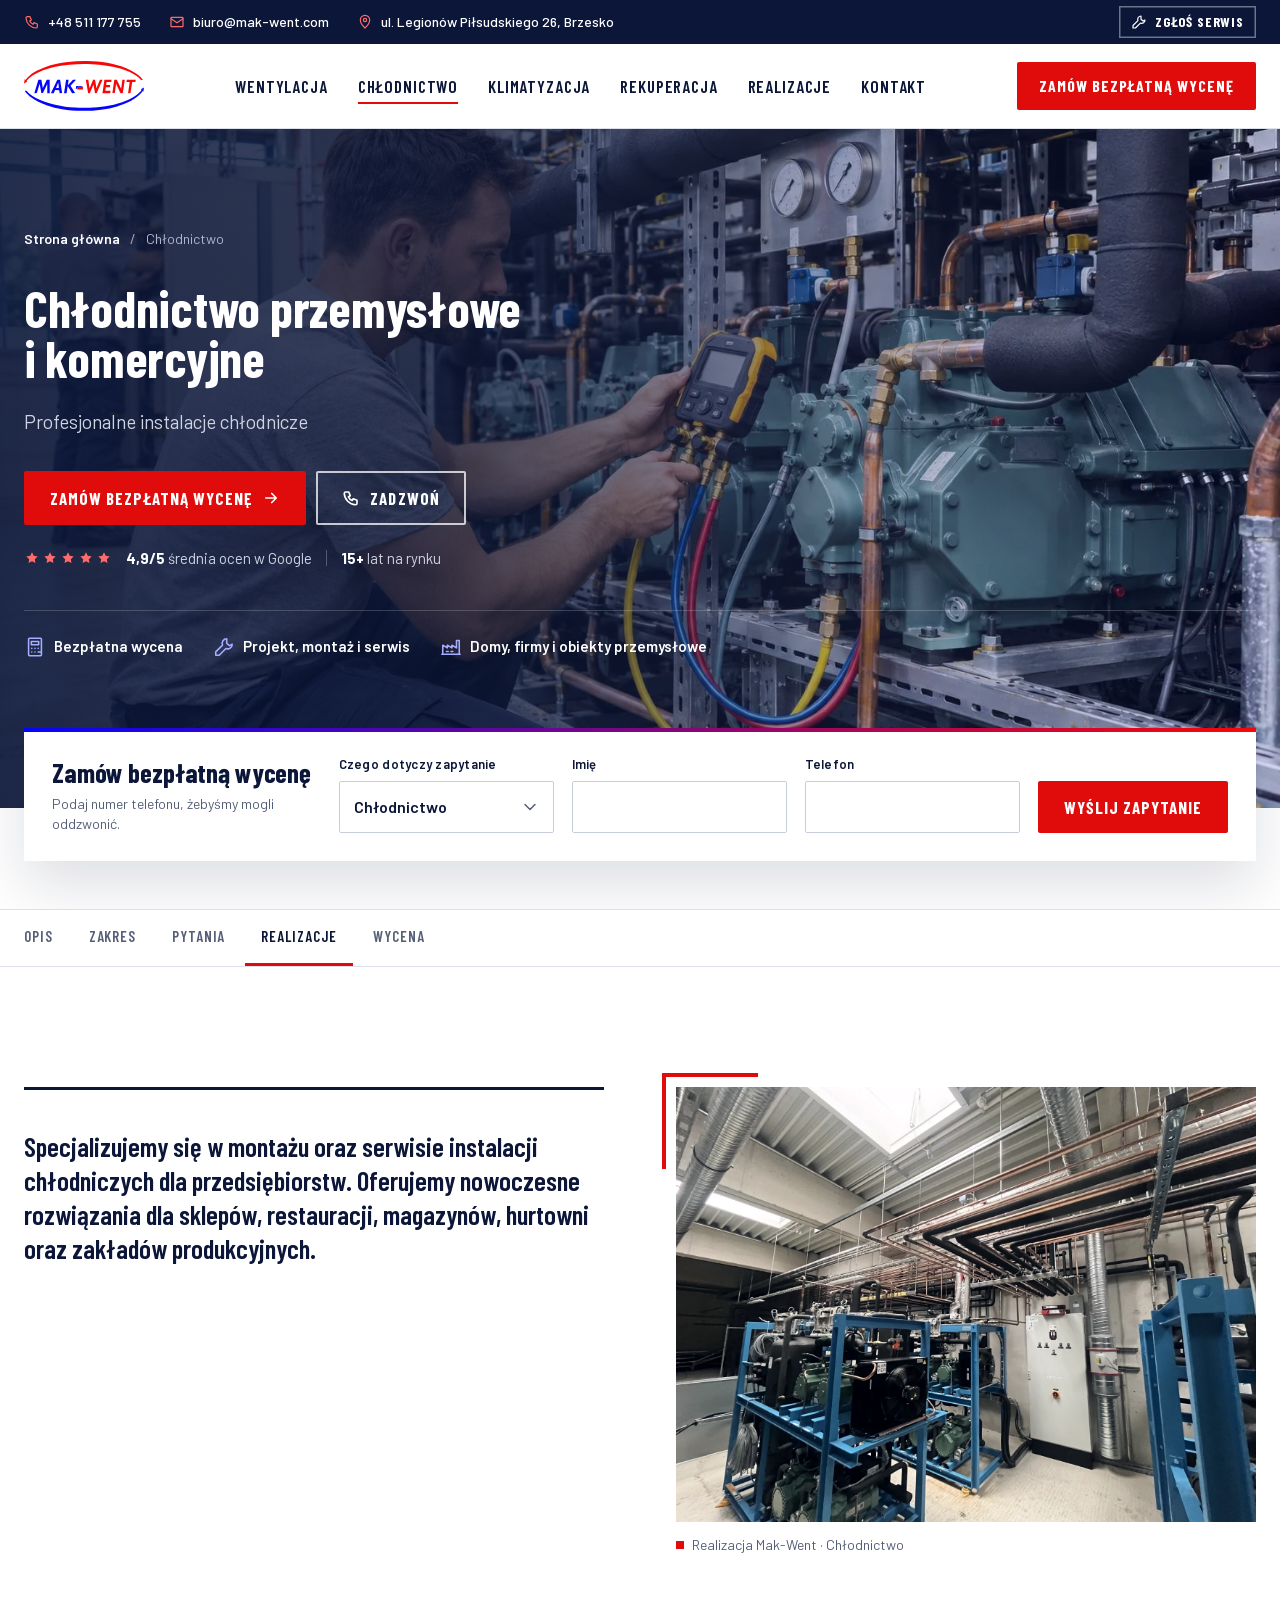
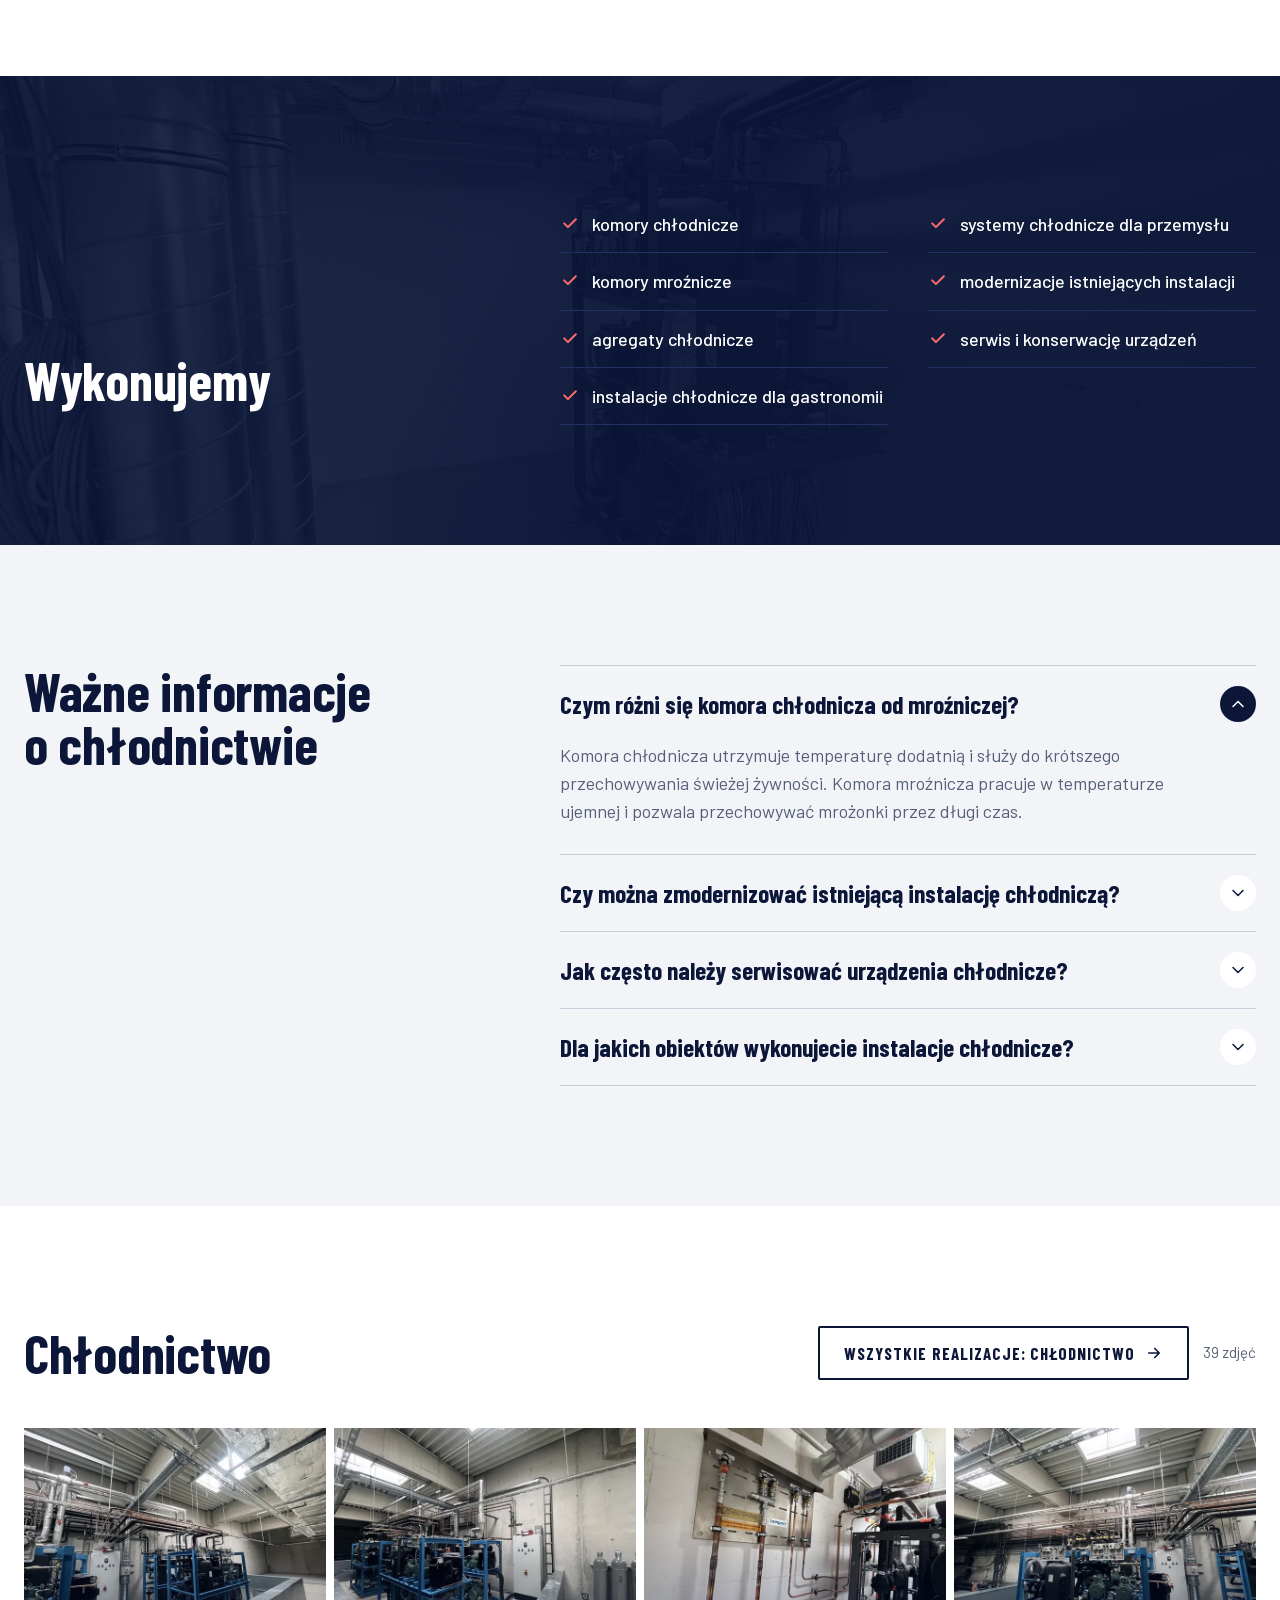
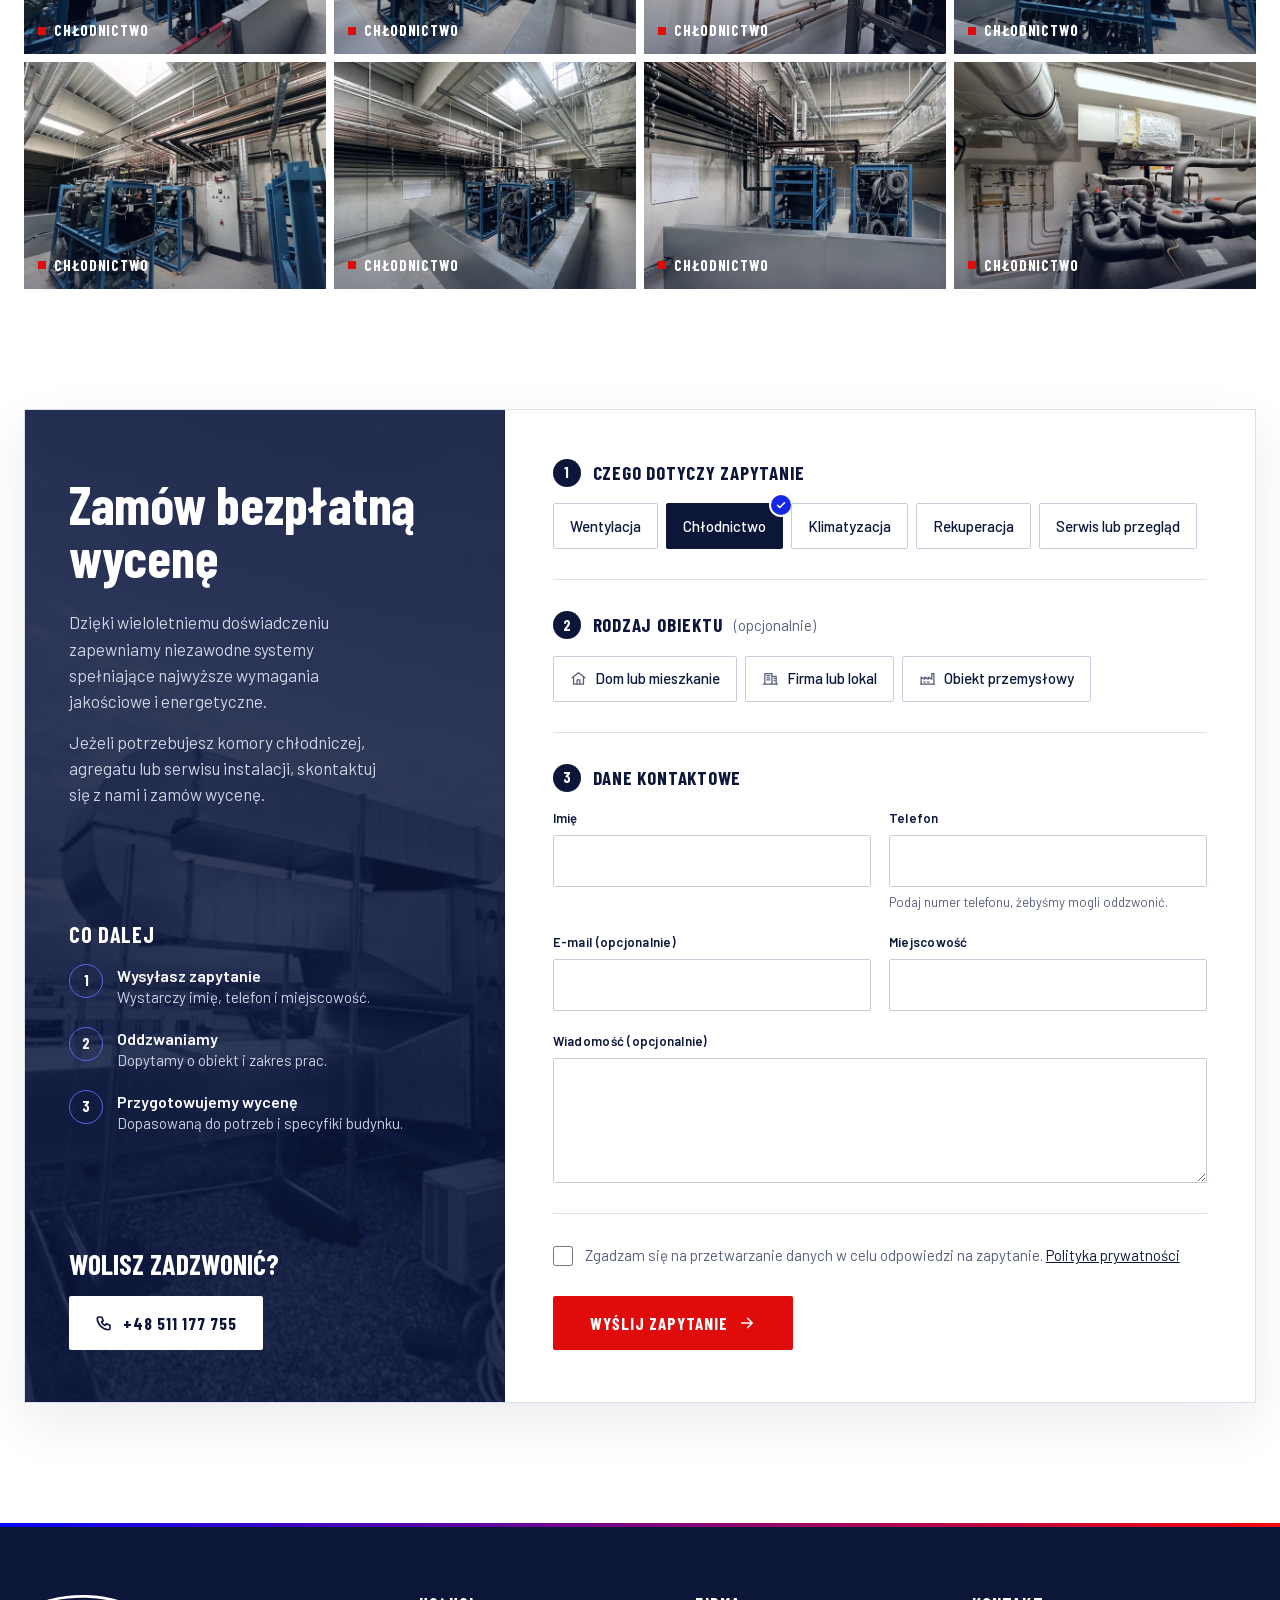
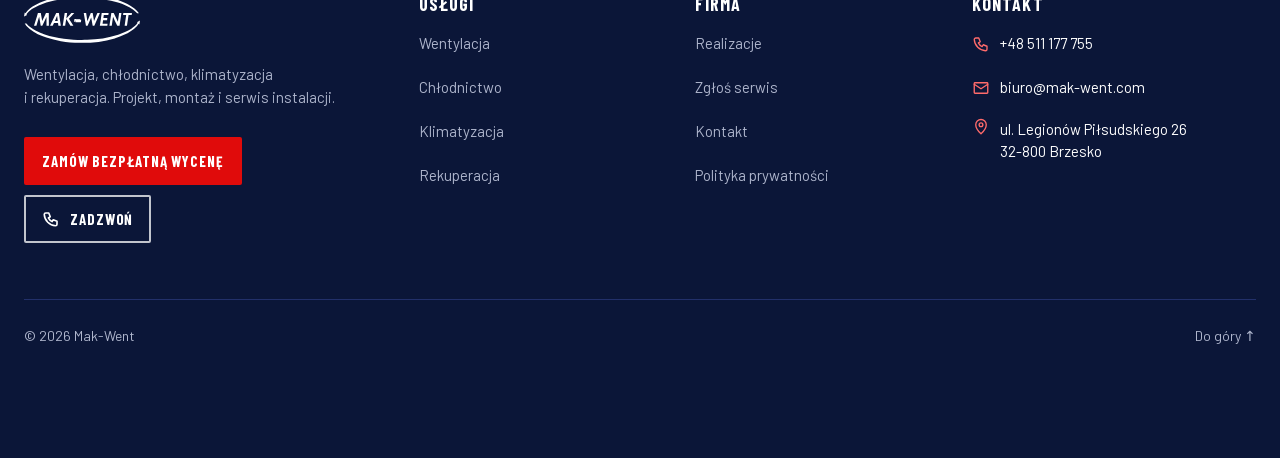
==== commit 4a1c2586: "Poprawki zbiorcze: hero, formularz, tła sekcji, ikony korzyści, realizacje, kafelki Co-Authored-By: " ====
--- a/chlodnictwo.html
+++ b/chlodnictwo.html
@@ -38,6 +38,10 @@
   <symbol id="i-u-klimatyzacja" viewBox="0 0 76 78.2159" fill="currentColor" stroke="none"><path d="M52.8455 75.0675C36.3853 82.3778 17.203 76.5434 7.11789 61.8558C2.15359 54.6249 -0.385477 46.1376 0.047527 37.2763C0.250815 33.1414 1.04364 29.3562 2.59269 25.5486C4.09296 21.863 5.71926 18.4416 8.13229 15.2195C11.2894 11.0013 15.1945 7.42341 19.8315 4.80709C30.6871 -1.31798 44.0919 -1.64528 55.1772 4.14437C66.2178 9.90962 73.648 20.9807 75.5365 33.2024C78.2281 50.6181 69.0049 67.8955 52.8455 75.0736V75.0675ZM54.1079 71.8962C62.2191 67.6231 68.2405 60.504 71.3895 52.0756C74.5811 43.5294 74.4754 34.5258 71.2939 26.0304C68.4642 18.4741 63.5202 12.1925 56.7629 7.87674C40.8292 -2.29783 19.6079 2.19687 9.03286 17.907C3.06839 26.7663 0.844417 37.1543 3.33876 47.8147C5.26593 56.0581 10.029 63.3947 16.7192 68.5623C27.3857 76.8016 42.0895 78.2287 54.1079 71.8962Z"/><path d="M56.0413 45.2919L21.0188 45.3062C19.3579 45.3062 17.9552 46.4629 17.9288 48.0526L17.8617 52.0106L15.1234 51.9842C13.6618 51.9699 12.314 50.6282 12.316 49.0487L12.3465 28.7443C12.3485 27.2257 13.7939 25.7946 15.3714 25.7946H60.9324C62.5302 25.7925 63.9837 27.2501 63.9858 28.7707L64.0061 49.0385C64.0061 50.6201 62.6684 51.9537 61.1763 51.9801L58.497 52.0289L58.436 48.0526C58.4157 46.7068 57.507 45.6538 56.0392 45.2919H56.0413ZM56.6308 32.9889C57.4582 32.9889 57.7936 32.2388 57.7041 31.7367C57.6147 31.2346 57.198 30.7955 56.5413 30.7975L29.7947 30.8198C29.1767 30.8198 28.9246 31.6716 28.9897 32.0477C29.073 32.5336 29.5081 33.0255 30.1769 33.0235L56.6328 32.9889H56.6308ZM56.7487 39.9759C57.3769 39.9759 57.7204 39.177 57.6777 38.8213C57.631 38.435 57.2447 37.7845 56.6877 37.7825L38.7394 37.7682C38.0767 37.7682 37.6843 38.3049 37.6335 38.803C37.5888 39.236 37.9425 39.9841 38.591 39.9841L56.7487 39.9739V39.9759Z"/><path d="M56.1428 52.0411L20.171 52.033L20.1547 48.6319C20.1527 48.1156 20.4962 47.5505 21.1 47.5505L54.9007 47.5362C55.661 47.5362 56.1977 47.8473 56.1875 48.6502L56.1428 52.0411Z"/><path d="M43.4231 56.9627L32.8969 56.9078C32.3866 56.2796 32.4029 54.8424 33.0453 54.4135L43.3052 54.2834C43.8094 55.1595 43.8358 56.0621 43.4231 56.9607V56.9627Z"/></symbol>
   <symbol id="i-u-wentylacja" viewBox="0 0 76 80.0093" fill="currentColor" stroke="none"><path d="M36.1324 79.9563C28.3082 79.5602 21.3078 76.7202 15.3155 71.9499C9.6062 67.4017 5.38708 61.598 2.73781 54.7925C0.857759 49.9635 -0.0246287 45.0946 0.000522535 39.8988C0.0696884 25.7282 6.72848 12.922 18.8074 5.45841C22.2112 3.35409 25.7721 2.0085 29.7041 1.04437C38.6831 -1.15846 48.075 0.143116 56.1297 4.76256C61.3003 7.72831 65.7312 11.7818 68.9757 16.7974C75.4752 26.8411 77.5858 38.3017 74.7982 50.0222C71.9246 62.1136 63.2538 72.2957 51.8959 77.2379C46.8677 79.4261 41.6656 80.2351 36.1303 79.9563H36.1324ZM53.6208 73.6895C60.7973 69.8665 66.3411 63.9455 69.9293 56.7983C71.4992 53.6691 72.3459 50.6342 72.9642 47.2011C74.6598 37.7652 73.0565 28.2266 68.1583 19.9644C66.0309 16.3782 63.4026 13.3706 60.2608 10.6689C52.6881 4.15683 42.898 1.37134 33.0178 2.86574C26.38 3.86969 20.4254 6.63004 15.3574 11.0315C9.63763 15.9989 5.54008 22.3475 3.65374 29.7482C1.68146 37.4822 1.84495 45.5956 4.61577 53.0927C8.03424 62.34 14.7349 69.8623 23.54 74.2051C32.9004 78.8203 44.2667 78.6736 53.6229 73.6916L53.6208 73.6895Z"/><path d="M49.2948 59.0054C50.0661 54.2036 47.7732 48.7919 42.94 46.9474C46.3333 44.0928 46.8782 39.27 44.1703 35.621C47.9786 32.9403 52.6001 32.5777 56.4755 35.1746C64.0146 40.2258 64.8425 50.7264 58.5337 57.184C56.486 59.2799 53.9604 60.81 50.9485 61.0573C50.3512 61.1055 49.844 60.9127 49.4772 60.5668C49.0161 60.1309 49.1879 59.6656 49.2948 59.0033V59.0054Z"/><path d="M31.4229 56.7585C27.8891 58.8 23.7161 58.7392 20.1823 56.7774C15.4099 54.1302 12.6034 48.947 12.8047 43.4619C12.9032 40.7833 13.6116 38.3373 14.7455 35.992C14.997 35.4722 15.5943 35.2794 16.0261 35.2626C16.613 35.2375 16.9211 35.5456 17.2962 36.013C20.3374 39.7982 25.2964 41.3806 29.9599 39.7877C29.6099 44.3359 32.7286 48.1149 37.107 48.6829C36.1827 52.0112 34.311 54.7758 31.4229 56.7564V56.7585Z"/><path d="M48.1924 19.1176C42.9169 21.8507 40.689 27.4489 41.7516 33.5565C38.1445 31.6471 34.0658 32.3765 31.5675 35.7048C26.139 30.8276 24.3302 22.7247 28.9915 17.0908C34.0868 10.9309 43.4032 11.633 48.773 16.8896C49.4856 17.5876 48.9323 18.7341 48.1945 19.1155L48.1924 19.1176Z"/><path d="M40.9153 35.8683C43.8915 37.7526 44.4742 42.1876 41.7935 44.7299C39.9281 46.501 37.1761 46.7316 35.0613 45.4048C32.8816 44.0383 31.9342 41.4016 32.7265 38.8844C33.263 37.1762 34.443 35.9019 35.8557 35.3422C37.6603 34.6296 39.3664 34.8874 40.9153 35.8683Z"/></symbol>
   <symbol id="i-u-rekuperacja" viewBox="0 0 360.843 382.005" fill="currentColor" stroke="none"><path d="M99.214 361.404C76.004 348.124 56.234 331.194 40.204 310.184C-13.316 240.064 -12.916 143.734 38.504 73.074C52.834 53.374 71.354 37.294 91.794 24.854C159.224 -16.176 244.974 -5.286 301.444 49.254C354.614 100.614 373.794 179.444 352.034 249.914C339.294 291.184 312.704 326.444 277.754 351.234C245.254 374.284 206.544 384.544 166.904 381.474C142.804 379.614 120.654 373.664 99.214 361.394V361.404ZM217.584 365.694C273.104 352.624 319.074 307.384 338.244 254.904C351.264 219.274 352.624 181.484 343.664 144.654C332.704 99.594 304.364 60.694 265.384 36.254C202.774 -2.986 122.104 5.99398 68.784 56.634C51.314 73.224 37.484 91.904 27.514 114.464C8.48401 157.564 5.65399 207.084 21.484 251.744C40.504 305.444 83.214 348.084 137.954 364.394C163.714 372.064 191.074 371.924 217.584 365.684V365.694Z"/><path d="M261.984 158.944L250.464 146.704L179.834 75.964L97.3741 158.504L97.3942 279.174L158.614 279.404L158.654 293.204L91.8342 293.254C88.6242 293.254 83.8141 291.394 83.8041 287.344L83.5142 172.824L72.1741 182.714C69.2741 185.244 64.4041 183.644 62.3641 180.574C60.5441 177.844 60.4242 173.864 63.4542 170.844L173.434 61.254C175.634 59.064 176.864 57.594 179.414 57.564C181.964 57.534 183.994 58.424 185.954 60.374L213.574 87.8739L295.334 169.854C298.474 173.004 300.054 176.584 297.474 180.634C295.514 183.724 290.204 185.594 286.864 182.464L275.784 172.094L275.764 285.394C275.764 289.694 273.204 293.204 268.744 293.204L200.944 293.244L201.094 279.454L261.924 278.964L261.974 158.924L261.984 158.944Z"/><path d="M215.714 259.144L203.624 259.314L203.554 192.844L189.004 192.354L209.344 165.854L230.294 192.474L215.724 192.814L215.714 259.144Z"/><path d="M171.174 233.084L151.144 259.504L130.524 232.544L145.204 232.404L145.284 166.024L156.904 166.004L156.964 232.254L171.174 233.084Z"/></symbol>
+  <symbol id="i-powietrze" viewBox="0 0 24 24"><path d="M3 8h11a3 3 0 1 0-3-3M3 12h15a3 3 0 1 1-3 3M3 16h7"/></symbol>
+  <symbol id="i-kropla" viewBox="0 0 24 24"><path d="M12 3s6 6.6 6 11a6 6 0 0 1-12 0c0-4.4 6-11 6-11z"/><path d="M9 14.5a3 3 0 0 0 3 3"/></symbol>
+  <symbol id="i-tarcza" viewBox="0 0 24 24"><path d="M12 3l7.5 3v5.5c0 4.6-3.2 8.2-7.5 9.5-4.3-1.3-7.5-4.9-7.5-9.5V6z"/><path d="M8.8 12.2l2.2 2.2 4.3-4.4"/></symbol>
+  <symbol id="i-komfort" viewBox="0 0 24 24"><path d="M3.5 11L12 4l8.5 7M6 9.5V20h12V9.5"/><path d="M12 17.2s-3-1.8-3-3.8a1.6 1.6 0 0 1 3-.8 1.6 1.6 0 0 1 3 .8c0 2-3 3.8-3 3.8z"/></symbol>
   <symbol id="i-wycena" viewBox="0 0 24 24"><rect x="5" y="2.5" width="14" height="19" rx="1"/><path d="M8 6h8v3.5H8zM8.5 13.5h.01M12 13.5h.01M15.5 13.5h.01M8.5 17.5h.01M12 17.5h.01M15.5 17.5h3"/></symbol>
 </svg>
 <a class="pomin" href="#tresc">Przejdź do treści</a>
@@ -85,7 +89,7 @@
   <div class="wstep-t" data-pojaw><p>Specjalizujemy się w montażu oraz serwisie instalacji chłodniczych dla przedsiębiorstw. Oferujemy nowoczesne rozwiązania dla sklepów, restauracji, magazynów, hurtowni oraz zakładów produkcyjnych.</p></div>
   <figure class="wstep-f" data-pojaw><img src="assets/foto/chl/22.webp" alt="Realizacja: chłodnictwo" loading="lazy"><figcaption>Realizacja Mak-Went · Chłodnictwo</figcaption></figure>
 </div></section>
-<section class="sekcja sekcja--ciemna" id="zakres"><div class="wrap dwie">
+<section class="sekcja sekcja--ciemna sekcja--foto" id="zakres"><div class="sek-tlo" aria-hidden="true"><img src="assets/foto/chl/10.webp" alt="" loading="lazy"></div><div class="wrap dwie">
   <div class="gl"><h2>Wykonujemy</h2></div>
   <ul class="lista-ok lista-kol"><li><svg class="i" aria-hidden="true"><use href="#i-ok"/></svg>komory chłodnicze</li><li><svg class="i" aria-hidden="true"><use href="#i-ok"/></svg>komory mroźnicze</li><li><svg class="i" aria-hidden="true"><use href="#i-ok"/></svg>agregaty chłodnicze</li><li><svg class="i" aria-hidden="true"><use href="#i-ok"/></svg>instalacje chłodnicze dla gastronomii</li><li><svg class="i" aria-hidden="true"><use href="#i-ok"/></svg>systemy chłodnicze dla przemysłu</li><li><svg class="i" aria-hidden="true"><use href="#i-ok"/></svg>modernizacje istniejących instalacji</li><li><svg class="i" aria-hidden="true"><use href="#i-ok"/></svg>serwis i konserwację urządzeń</li></ul>
 </div></section>
@@ -94,9 +98,9 @@
   <div class="faq"><details open><summary>Czym różni się komora chłodnicza od mroźniczej?<svg class="i" aria-hidden="true"><use href="#i-dol"/></svg></summary><div class="odp"><p>Komora chłodnicza utrzymuje temperaturę dodatnią i służy do krótszego przechowywania świeżej żywności. Komora mroźnicza pracuje w temperaturze ujemnej i pozwala przechowywać mrożonki przez długi czas.</p></div></details><details><summary>Czy można zmodernizować istniejącą instalację chłodniczą?<svg class="i" aria-hidden="true"><use href="#i-dol"/></svg></summary><div class="odp"><p>Tak. Modernizacja pozwala obniżyć zużycie energii, wymienić wyeksploatowane podzespoły i dostosować instalację do nowych potrzeb bez budowy wszystkiego od początku.</p></div></details><details><summary>Jak często należy serwisować urządzenia chłodnicze?<svg class="i" aria-hidden="true"><use href="#i-dol"/></svg></summary><div class="odp"><p>Częstotliwość przeglądów zależy od rodzaju i wielkości instalacji. Instalacje z większą ilością czynnika chłodniczego podlegają obowiązkowym kontrolom szczelności, których terminy określają przepisy.</p></div></details><details><summary>Dla jakich obiektów wykonujecie instalacje chłodnicze?<svg class="i" aria-hidden="true"><use href="#i-dol"/></svg></summary><div class="odp"><p>Dla sklepów, restauracji, magazynów, hurtowni oraz zakładów produkcyjnych. Każdą instalację dobieramy do rodzaju przechowywanego towaru i wielkości obiektu.</p></div></details></div>
 </div></section>
 <section class="sekcja" id="realizacje"><div class="wrap">
-  <div class="gl gl--rzad" data-pojaw><div><h2>Chłodnictwo</h2></div></div>
+  <div class="gl gl--rzad" data-pojaw><div><h2>Chłodnictwo</h2></div><div class="gl-akcja"><a class="btn btn-ob" href="realizacje.html?filtr=chl">Wszystkie realizacje: chłodnictwo<svg class="i" aria-hidden="true"><use href="#i-str"/></svg></a><span class="galeria-licznik">39 zdjęć</span></div></div>
   <div class="galeria" data-galeria><figure data-k="chl"><button type="button" aria-label="Powiększ: Chłodnictwo"><img src="assets/foto/chl/m/20.webp" data-duze="assets/foto/chl/20.webp" alt="Realizacja: chłodnictwo" loading="lazy" width="640" height="480"><svg class="i" aria-hidden="true"><use href="#i-plus"/></svg></button><figcaption>Chłodnictwo</figcaption></figure><figure data-k="chl"><button type="button" aria-label="Powiększ: Chłodnictwo"><img src="assets/foto/chl/m/23.webp" data-duze="assets/foto/chl/23.webp" alt="Realizacja: chłodnictwo" loading="lazy" width="640" height="480"><svg class="i" aria-hidden="true"><use href="#i-plus"/></svg></button><figcaption>Chłodnictwo</figcaption></figure><figure data-k="chl"><button type="button" aria-label="Powiększ: Chłodnictwo"><img src="assets/foto/chl/m/09.webp" data-duze="assets/foto/chl/09.webp" alt="Realizacja: chłodnictwo" loading="lazy" width="640" height="480"><svg class="i" aria-hidden="true"><use href="#i-plus"/></svg></button><figcaption>Chłodnictwo</figcaption></figure><figure data-k="chl"><button type="button" aria-label="Powiększ: Chłodnictwo"><img src="assets/foto/chl/m/21.webp" data-duze="assets/foto/chl/21.webp" alt="Realizacja: chłodnictwo" loading="lazy" width="640" height="480"><svg class="i" aria-hidden="true"><use href="#i-plus"/></svg></button><figcaption>Chłodnictwo</figcaption></figure><figure data-k="chl"><button type="button" aria-label="Powiększ: Chłodnictwo"><img src="assets/foto/chl/m/22.webp" data-duze="assets/foto/chl/22.webp" alt="Realizacja: chłodnictwo" loading="lazy" width="640" height="480"><svg class="i" aria-hidden="true"><use href="#i-plus"/></svg></button><figcaption>Chłodnictwo</figcaption></figure><figure data-k="chl"><button type="button" aria-label="Powiększ: Chłodnictwo"><img src="assets/foto/chl/m/25.webp" data-duze="assets/foto/chl/25.webp" alt="Realizacja: chłodnictwo" loading="lazy" width="640" height="480"><svg class="i" aria-hidden="true"><use href="#i-plus"/></svg></button><figcaption>Chłodnictwo</figcaption></figure><figure data-k="chl"><button type="button" aria-label="Powiększ: Chłodnictwo"><img src="assets/foto/chl/m/26.webp" data-duze="assets/foto/chl/26.webp" alt="Realizacja: chłodnictwo" loading="lazy" width="640" height="480"><svg class="i" aria-hidden="true"><use href="#i-plus"/></svg></button><figcaption>Chłodnictwo</figcaption></figure><figure data-k="chl"><button type="button" aria-label="Powiększ: Chłodnictwo"><img src="assets/foto/chl/m/06.webp" data-duze="assets/foto/chl/06.webp" alt="Realizacja: chłodnictwo" loading="lazy" width="640" height="480"><svg class="i" aria-hidden="true"><use href="#i-plus"/></svg></button><figcaption>Chłodnictwo</figcaption></figure></div>
-  <div class="galeria-dol"><a class="btn btn-ob" href="realizacje.html?filtr=chl">Wszystkie realizacje: chłodnictwo<svg class="i" aria-hidden="true"><use href="#i-str"/></svg></a><span class="galeria-licznik">39 zdjęć</span></div>
+  
 </div></section>
 <section class="wycena" id="wycena">
   <div class="wrap"><div class="siatka">
--- a/assets/style.css
+++ b/assets/style.css
@@ -31,6 +31,11 @@
 /* komponent: sekcja (tła) */
 .sekcja{padding:var(--sekcja-y) 0}
 .sekcja--ciemna{background:var(--granat);color:#fff}
+/* granatowa sekcja ze zdjęciem realizacji: zdjęcie w szarości pod nakładką, mocniejszą po stronie tekstu */
+.sekcja--foto{position:relative;isolation:isolate;overflow:hidden}
+.sek-tlo{position:absolute;inset:0;z-index:-1}
+.sek-tlo img{width:100%;height:100%;object-fit:cover;filter:grayscale(1);opacity:.5}
+.sek-tlo::after{content:"";position:absolute;inset:0;background:linear-gradient(90deg,color-mix(in srgb,var(--granat) 80%,transparent) 0%,color-mix(in srgb,var(--granat) 90%,transparent) 50%,color-mix(in srgb,var(--granat) 94%,transparent) 100%)}
 .sekcja--szara{background:var(--tlo-szare)}
 .sekcja--ciasna{padding-top:calc(var(--sekcja-y)*.6)}
 
@@ -110,7 +115,9 @@
 .hero h1 em{font-style:normal;color:var(--niebieski-jasny)}
 .hero .lead{color:var(--tekst-na-ciemnym-2)}
 .hero-cta{display:flex;gap:10px;flex-wrap:wrap;margin-top:34px}
-.zauf{display:flex;flex-wrap:wrap;gap:10px 26px;margin-top:40px;padding-top:24px;border-top:1px solid rgba(255,255,255,.18);font-weight:600;font-size:15px;max-width:640px}
+.zauf{display:flex;flex-wrap:wrap;gap:10px 26px;margin-top:40px;padding-top:24px;border-top:1px solid rgba(255,255,255,.18);font-weight:600;font-size:15px;max-width:none}
+.zauf:not(.zauf--seg){flex-wrap:nowrap}
+.zauf li{white-space:nowrap}
 .zauf li{display:flex;align-items:center;gap:8px}
 .zauf .i{flex:none;width:22px;height:22px;color:var(--niebieski-jasny);stroke-width:1.7}
 .zauf{gap:10px 30px}
@@ -260,6 +267,7 @@
 .galeria--mozaika figure.duza figcaption{font-size:18px;left:20px;bottom:18px}
 .galeria-dol{display:flex;gap:12px;flex-wrap:wrap;align-items:center;margin-top:34px}
 .galeria-licznik{color:var(--tekst-drugi);font-size:15px}
+.gl-akcja{display:flex;gap:14px;align-items:center;flex-wrap:wrap}
 .galeria-dol .brak{flex:1 1 100%;margin-top:22px}
 
 /* lightbox */
@@ -310,6 +318,8 @@
 
 /* ── komponent: podmenu (przypięte na stronach usług) ── */
 .podmenu{position:sticky;top:var(--naw-h-zwin);z-index:30;background:#fff;border-bottom:1px solid var(--linia)}
+/* szybki formularz to karta nad treścią: menu sekcji zaczyna się dopiero pod nią, z linią u góry */
+.szybka-wrap+.podmenu{margin-top:48px;border-top:1px solid var(--linia)}
 .podmenu .wrap{display:flex;gap:4px;overflow-x:auto;scrollbar-width:none}
 .podmenu .wrap::-webkit-scrollbar{display:none}
 .podmenu a{flex:0 0 auto;display:inline-flex;align-items:center;min-height:56px;padding:0 16px;font-family:var(--font-naglowek);font-weight:600;text-transform:uppercase;letter-spacing:.06em;font-size:15px;color:var(--tekst-drugi);border-bottom:3px solid transparent;transition:color .2s,border-color .2s}
@@ -346,6 +356,10 @@
 .wiersze .nr{grid-row:span 2;font-family:var(--font-naglowek);font-weight:700;font-size:20px;color:var(--czerwony)}
 .wiersze h3{font-size:var(--h3);margin-bottom:10px}
 .wiersze p{color:var(--tekst-drugi)}
+.wiersze--ik>div{grid-template-columns:64px 1fr}
+.wiersze--ik .wi-ik{grid-row:span 3;display:grid;place-items:center;width:52px;height:52px;background:var(--tlo-szare);color:var(--niebieski)}
+.wiersze--ik .wi-ik .i{width:28px;height:28px;stroke-width:1.6}
+.wiersze--ik .nr{grid-row:auto;font-size:15px;margin-bottom:4px}
 
 /* ── komponent: bloki (pytanie i odpowiedź jako dwa akapity) ── */
 .bloki>div{display:grid;grid-template-columns:.8fr 1.2fr;gap:72px;padding:40px 0;border-top:1px solid var(--linia-2)}
@@ -365,7 +379,7 @@
 
 /* ── komponent: wycena (pełny formularz) ── */
 .wycena{padding:var(--sekcja-y) 0}
-.sekcja:not([class*="sekcja--"])+.wycena{padding-top:0}
+.sekcja:not(.sekcja--ciemna):not(.sekcja--szara)+.wycena{padding-top:0}
 .wycena .siatka{display:grid;grid-template-columns:.78fr 1.22fr;border:1px solid var(--linia);box-shadow:0 20px 50px var(--cien-kolor)}
 .info{position:relative;background:var(--granat);color:#fff;padding:52px 44px;display:flex;flex-direction:column;justify-content:space-between;gap:48px;overflow:hidden}
 .info>img{position:absolute;inset:0;width:100%;height:100%;object-fit:cover;opacity:.16;mix-blend-mode:luminosity}
@@ -391,10 +405,12 @@
 .chipy input{position:absolute;opacity:0;width:1px;height:1px}
 .chipy span{display:inline-flex;align-items:center;gap:8px;min-height:46px;padding:0 16px;border:1px solid var(--linia-2);border-radius:var(--promien);font-weight:500;font-size:15px;cursor:pointer;transition:all .2s;background:#fff}
 .chipy span .i{width:17px;height:17px;color:var(--tekst-drugi)}
-.chipy input[type=checkbox]+span .i{width:0;margin-right:-8px;opacity:0;transition:all .2s;stroke-width:2.6}
+/* zaznaczenie w kafelku wielokrotnego wyboru: plakietka w rogu poza układem, kafelki nie zmieniają szerokości */
+.chipy input[type=checkbox]+span .i{position:absolute;top:-8px;right:-8px;width:20px;height:20px;padding:4px;border-radius:50%;background:var(--niebieski);box-shadow:0 0 0 2px #fff;stroke-width:3.2;opacity:0;transform:scale(.5);transition:opacity .2s,transform .2s}
 .chipy span:hover{border-color:var(--granat)}
 .chipy input:checked+span{background:var(--granat);border-color:var(--granat);color:#fff}
 .chipy input:checked+span .i{color:#fff;opacity:1;width:17px;margin-right:0}
+.chipy input[type=checkbox]:checked+span .i{width:20px;transform:none}
 .chipy input:focus-visible+span{outline:3px solid var(--niebieski);outline-offset:2px}
 .krok.zle .chipy span{border-color:var(--czerwony)}
 .krok .blad{display:block;margin-top:10px}
@@ -473,6 +489,7 @@
 }
 @media (max-width:1000px){
   .zauf--seg{width:auto}
+  .zauf:not(.zauf--seg){flex-wrap:wrap}
   .zauf--seg li{padding-right:18px;margin-right:18px}
   .linki,.gora .gora-mail,.gora .gora-adres{display:none}
   .ikona{display:inline-flex}
@@ -531,6 +548,10 @@
   .lead{font-size:17px}
   .hero-cta .btn{flex:1 1 100%}
   .zauf{flex-direction:column;gap:10px;margin-top:28px}
+  .zauf li{white-space:normal}
+  .szybka-wrap+.podmenu{margin-top:0;border-top:0}
+  .gl-akcja{width:100%}
+  .gl-akcja .btn{width:100%}
   .zauf--seg{grid-template-columns:1fr;gap:14px;width:auto}
   .zauf--seg li{border:0;margin:0;padding:0}
   .szybka{grid-template-columns:1fr;padding:22px 18px 24px;margin-top:-48px;gap:16px}
@@ -590,6 +611,8 @@
   .lista-kol{columns:1}
   .wiersze{grid-template-columns:1fr}
   .wiersze>div,.wiersze>div:nth-child(odd),.wiersze>div:nth-child(even){padding:26px 0;border-right:0;grid-template-columns:44px 1fr}
+  .wiersze--ik>div,.wiersze--ik>div:nth-child(odd),.wiersze--ik>div:nth-child(even){grid-template-columns:60px 1fr}
+  .wiersze--ik .wi-ik{width:46px;height:46px}
   .bloki h3{font-size:28px}
   .bloki>div{gap:14px;padding:30px 0}
   .faq summary{font-size:21px;min-height:68px}
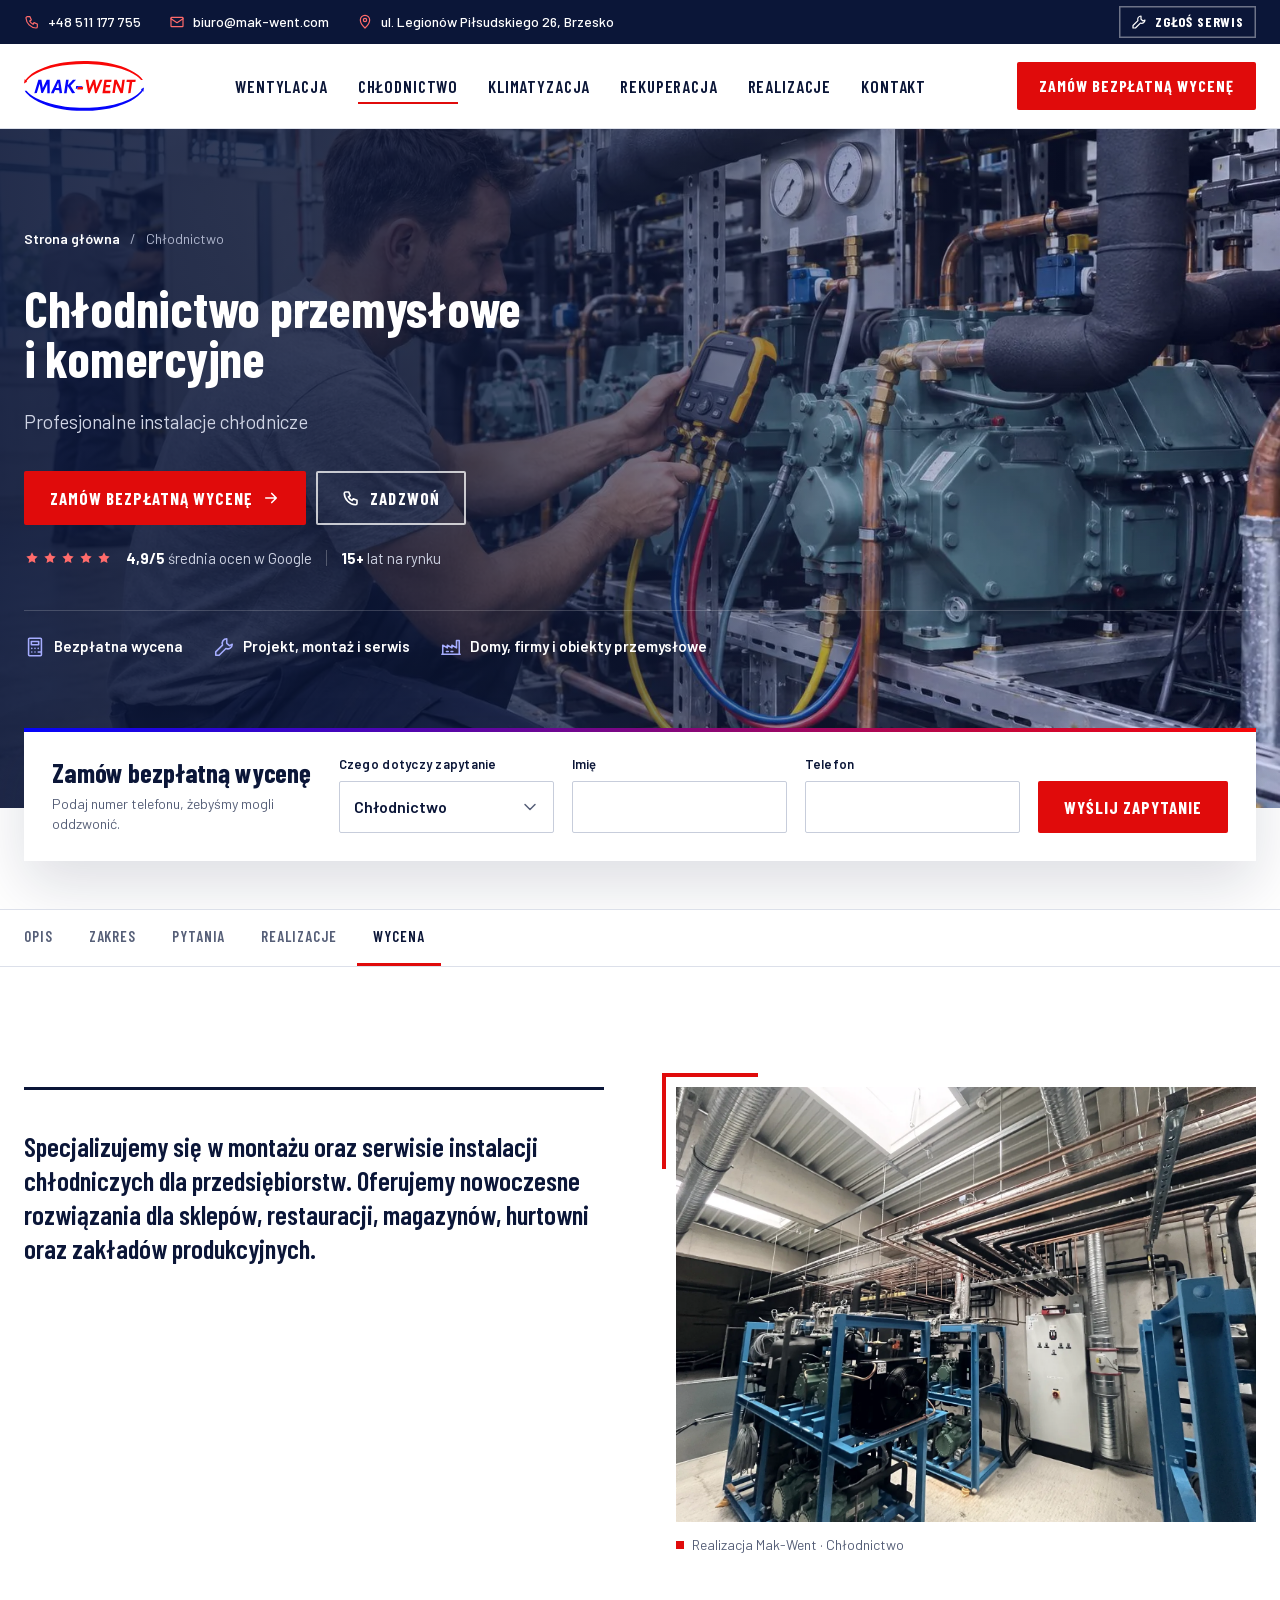
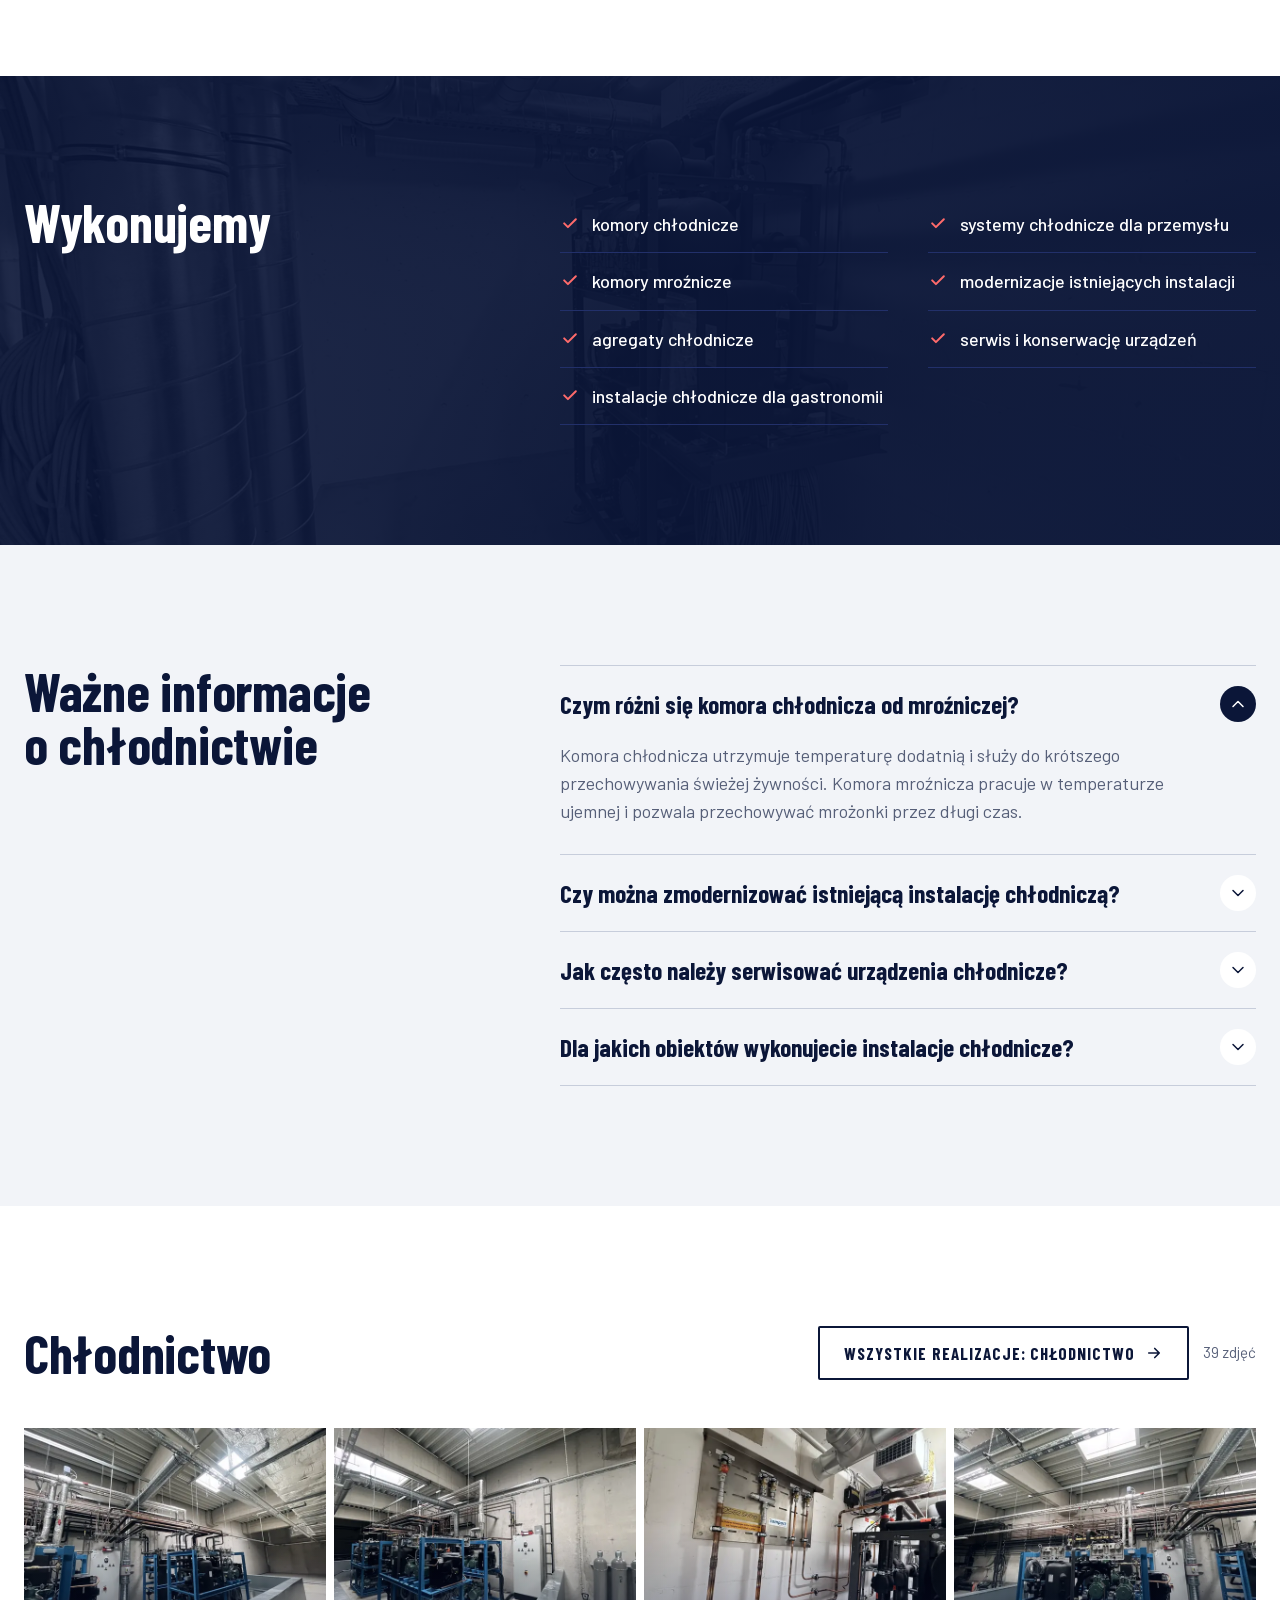
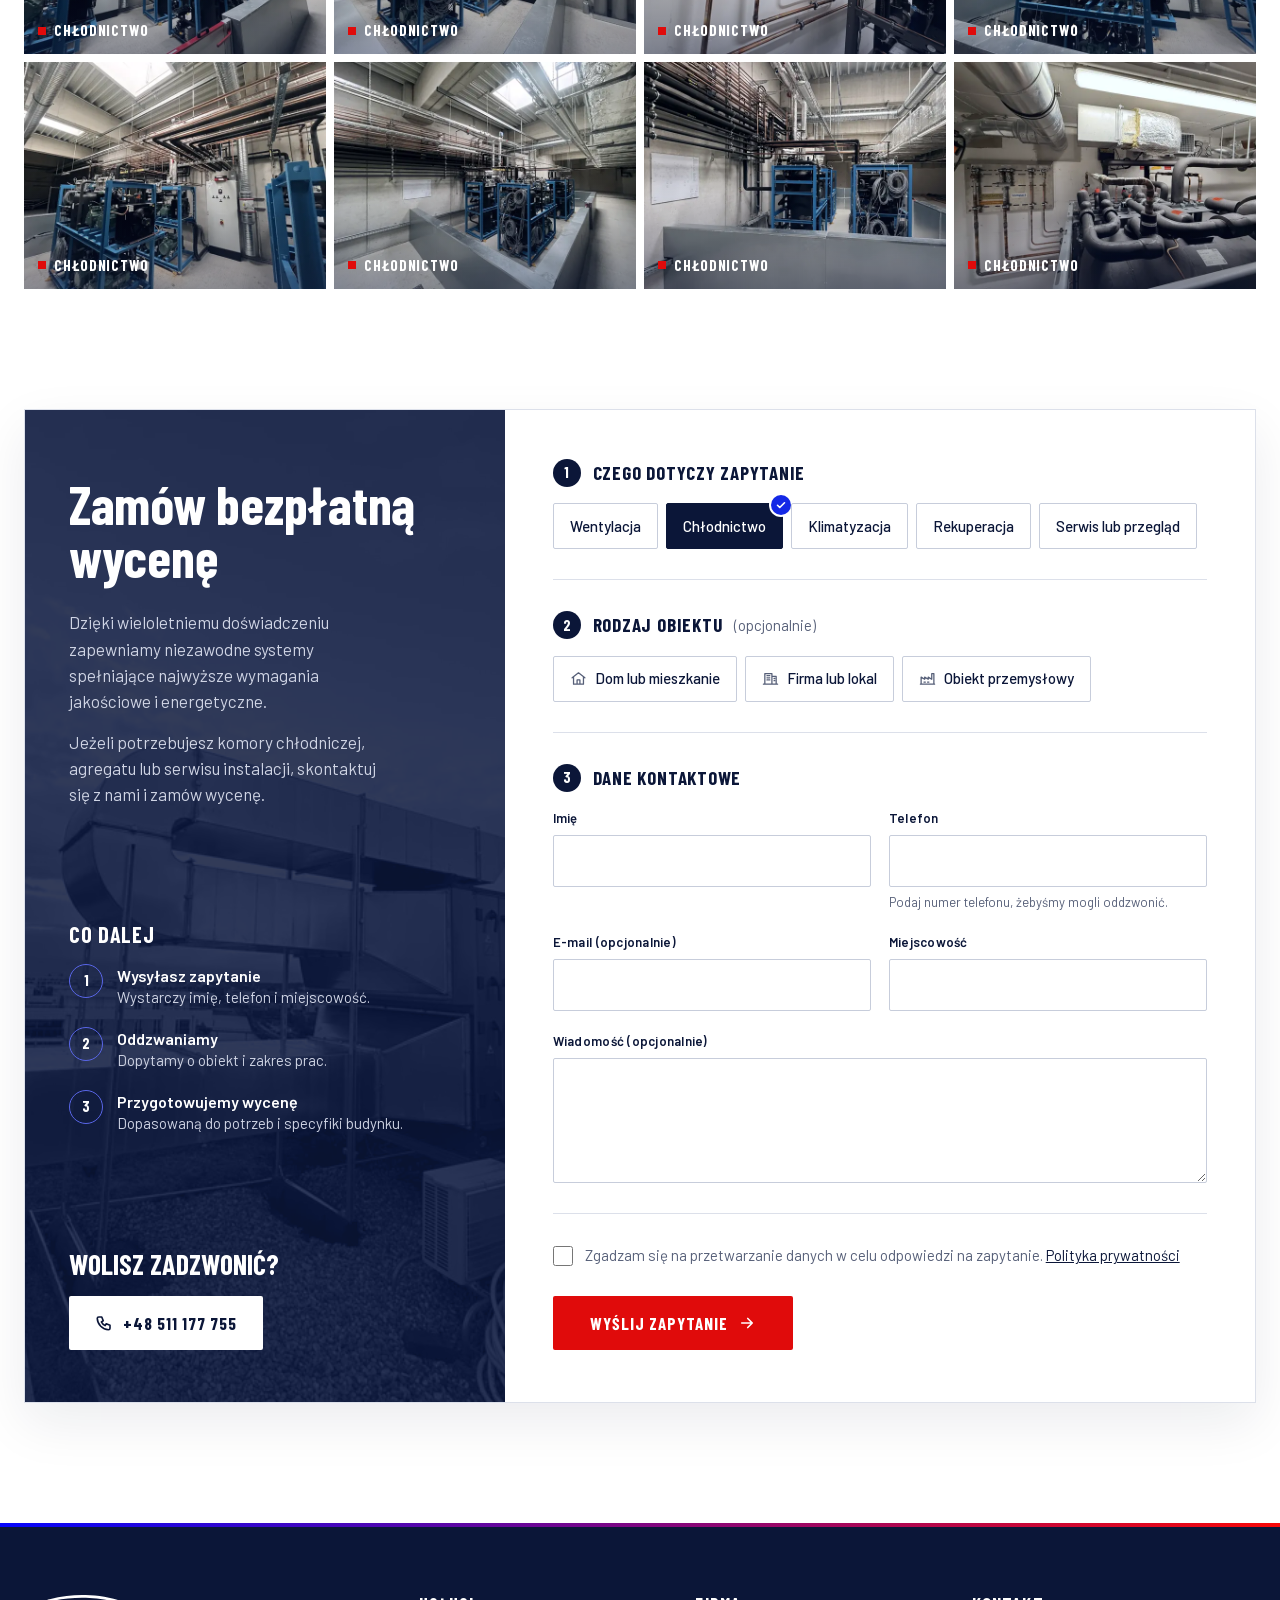
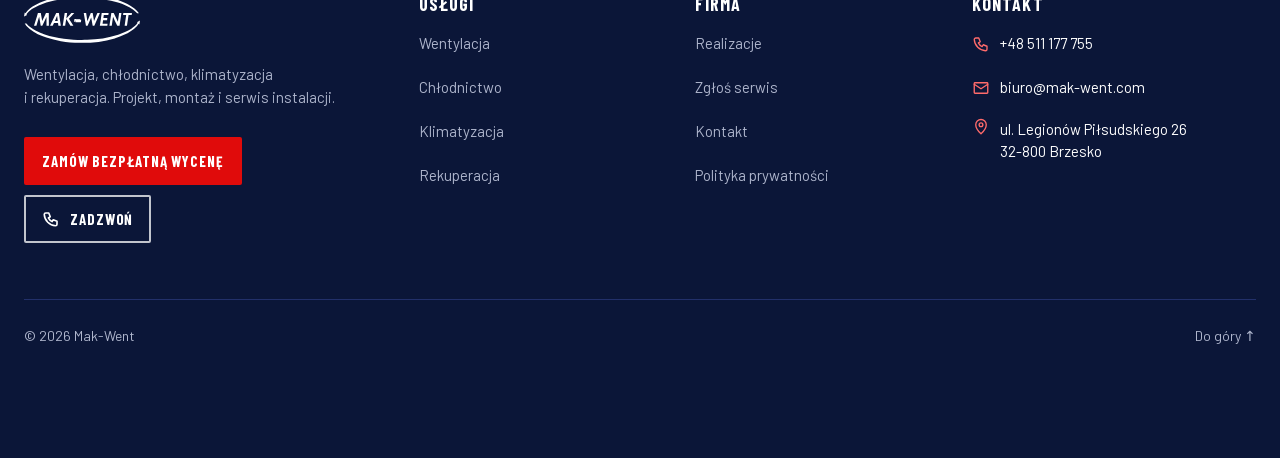
==== commit f5cbf08a: "pages: publikacja (tylko pliki strony)" ====
--- a/chlodnictwo.html
+++ b/chlodnictwo.html
@@ -1,6 +1,7 @@
 <!doctype html>
 <html lang="pl">
 <head>
+  <meta name="robots" content="noindex, nofollow">
 <meta charset="utf-8">
 <meta name="viewport" content="width=device-width, initial-scale=1, viewport-fit=cover">
 <title>Chłodnictwo · Mak-Went</title>
--- a/assets/style.css
+++ b/assets/style.css
@@ -341,7 +341,7 @@
 
 /* ── komponent: lista_ciemna (zakres usługi na granacie) ── */
 .dwie{display:grid;grid-template-columns:.8fr 1.2fr;gap:72px;align-items:start}
-.dwie .gl{margin-bottom:0;position:sticky;top:calc(var(--naw-h-zwin) + 90px)}
+.dwie .gl{margin-bottom:0}
 .lista-kol{columns:2;column-gap:40px}
 .lista-kol li{break-inside:avoid}
 .sekcja--ciemna .lista-ok li{border-color:var(--granat-3)}
@@ -521,7 +521,6 @@
   .serwis .karta,.wycena .siatka{grid-template-columns:1fr}
   .serwis .fot{min-height:340px}
   .wstep,.dwie,.bloki>div{grid-template-columns:1fr;gap:32px}
-  .dwie .gl{position:static}
   .dane{grid-template-columns:1fr 1fr}
   .dane>div,.dane>.osoba{grid-column:span 1}
   .dane>.adres{grid-column:span 2}
